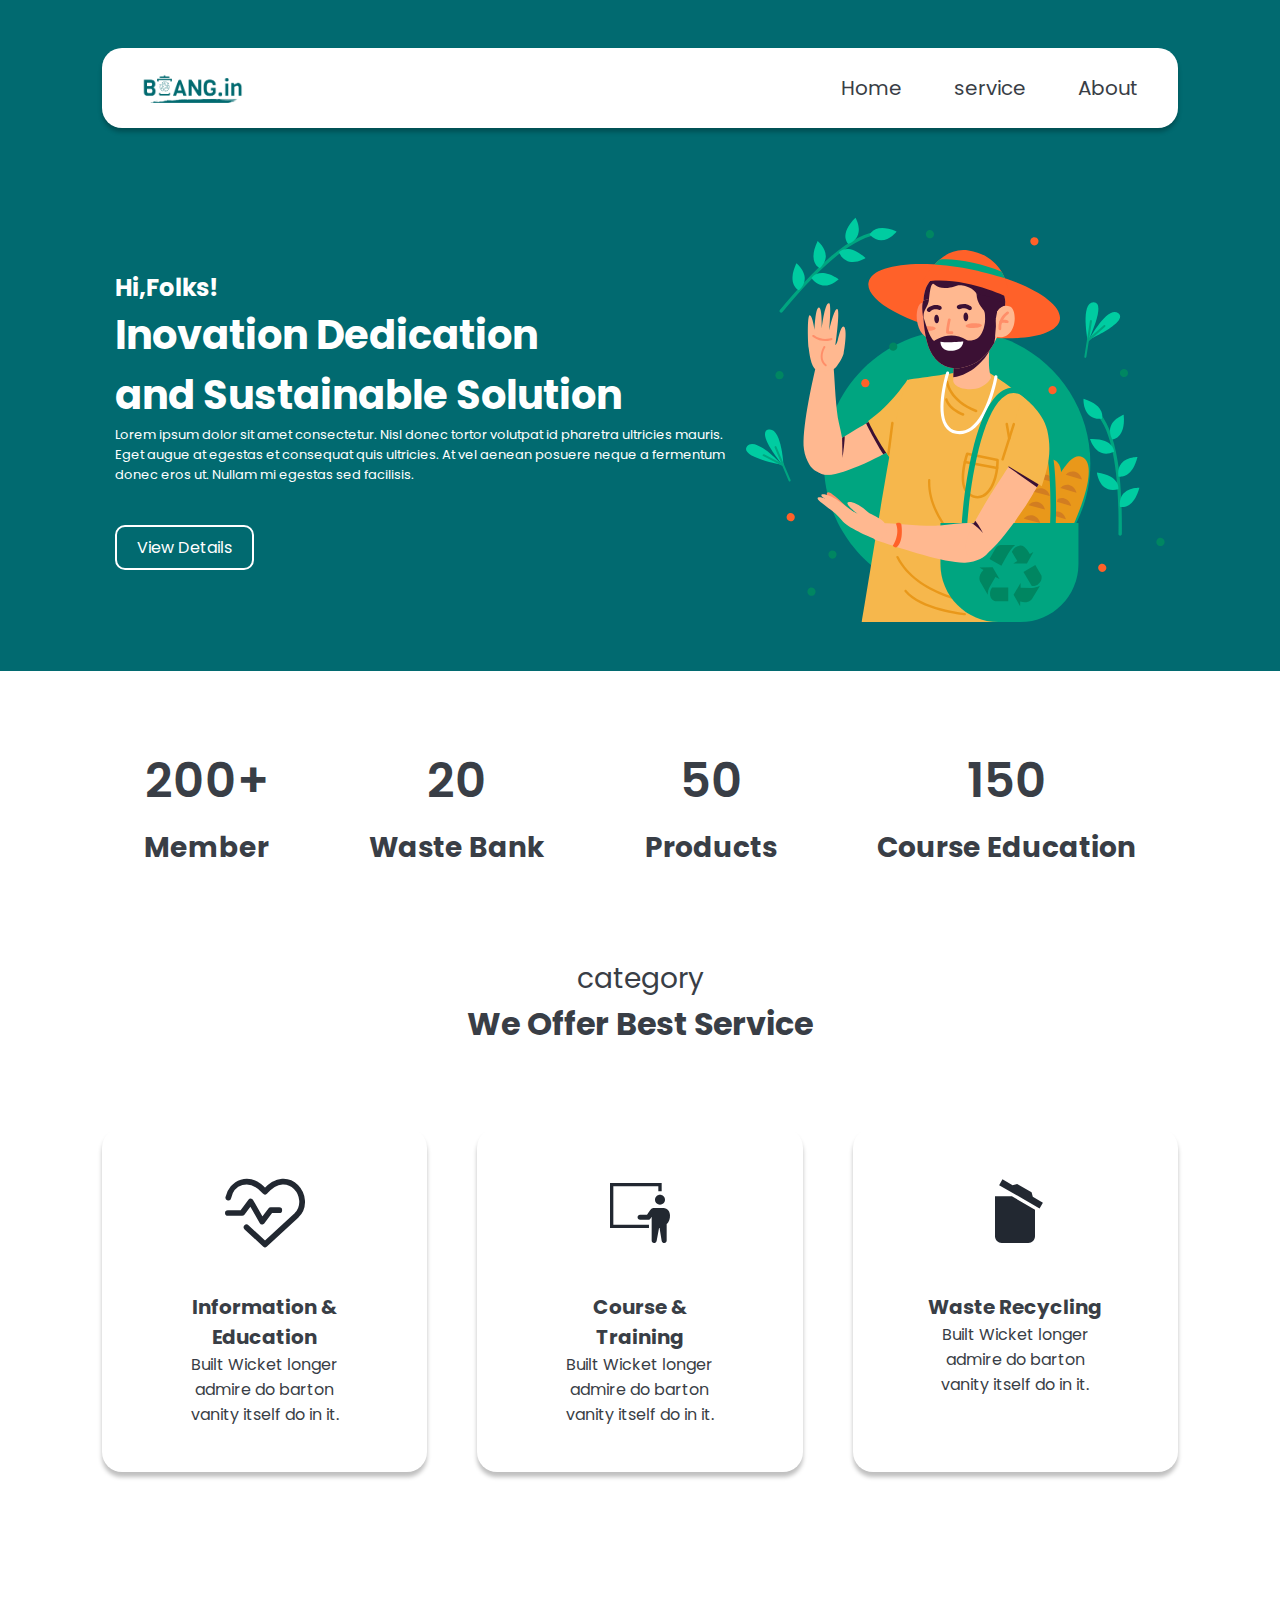
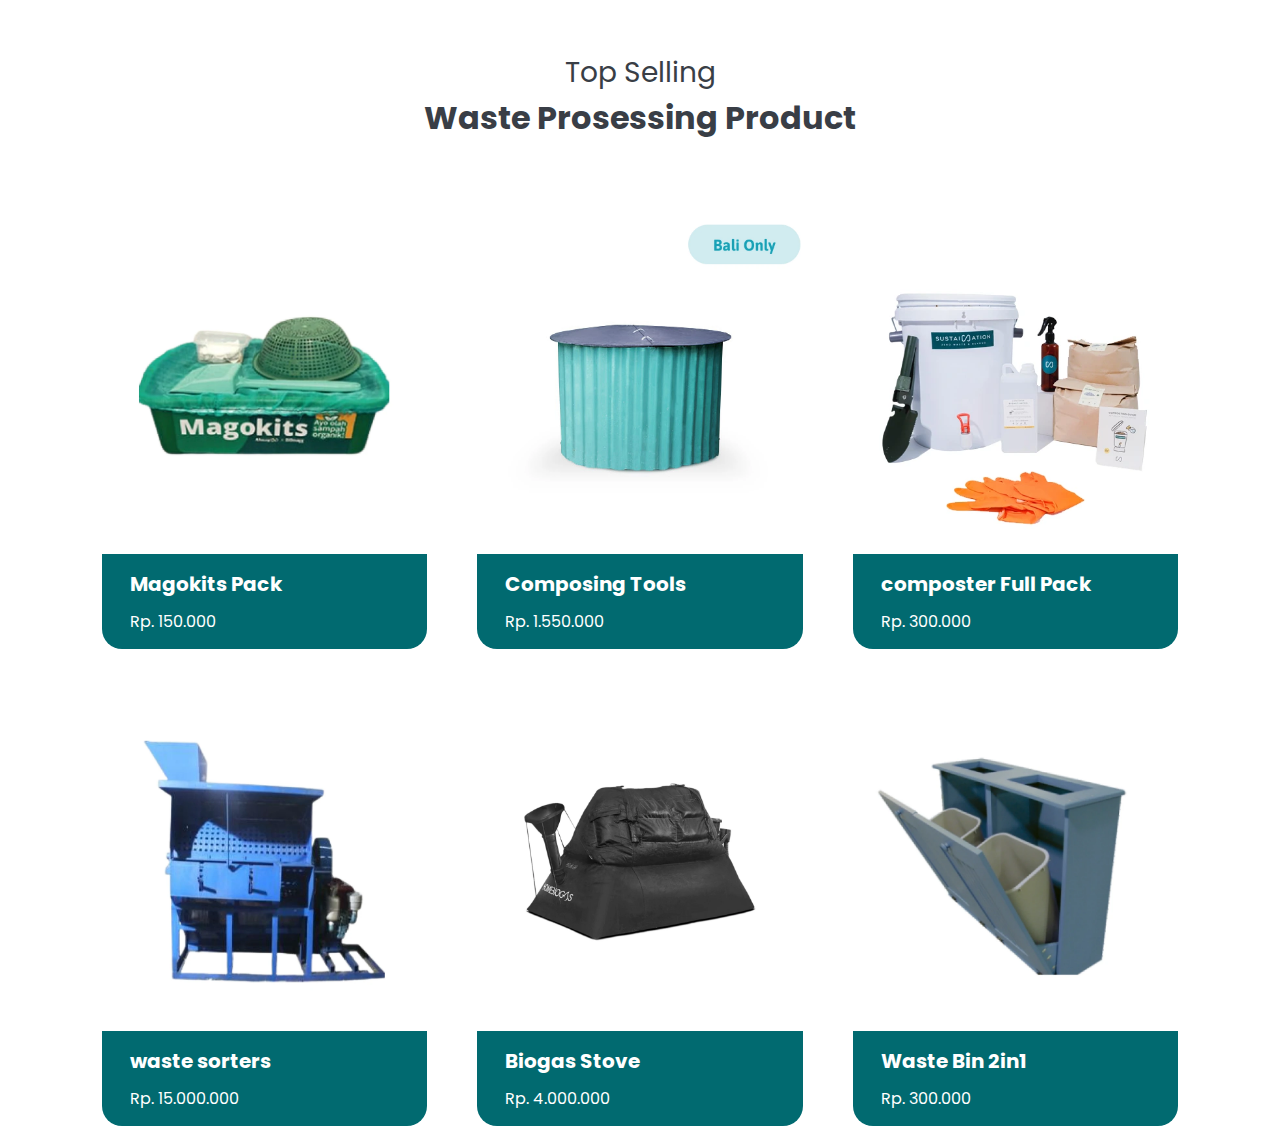
==== index.html @ 9f19e4c8 "first commit" ====
<!DOCTYPE html>
<html lang="en">
  <head>
    <meta charset="UTF-8" />
    <meta name="viewport" content="width=device-width, initial-scale=1.0" />
    <title>west prosesing landing page</title>
    <link rel="preconnect" href="https://fonts.googleapis.com" />
    <link rel="preconnect" href="https://fonts.gstatic.com" crossorigin />
    <!-- google font  -->
    <link
      href="https://fonts.googleapis.com/css2?family=Inter:wght@100..900&family=Poppins:ital,wght@0,100;0,200;0,300;0,400;0,500;0,600;0,700;0,800;0,900;1,100;1,200;1,300;1,400;1,500;1,600;1,700;1,800;1,900&display=swap"
      rel="stylesheet"
    />
    <!-- style file -->
    <link rel="stylesheet" href="assist/style.css" />
  </head>
  <body>
    <header>
      <nav>
        <div class="container">
          <div class="logo">
            <img src="images/logo_master.png" alt="bang.in logo" />
          </div>
          <ul>
            <li><a href="#">Home</a></li>
            <li><a href="#">service</a></li>
            <li><a href="#">About</a></li>
          </ul>
        </div>
      </nav>
      <main>
        <div class="row">
          <div class="col-1">
            <h4>Hi,Folks!</h4>
            <h1>
              Inovation Dedication <br />
              and Sustainable Solution
            </h1>
            <p>
              Lorem ipsum dolor sit amet consectetur. Nisl donec tortor volutpat
              id pharetra ultricies mauris. Eget augue at egestas et consequat
              quis ultricies. At vel aenean posuere neque a fermentum donec eros
              ut. Nullam mi egestas sed facilisis.
            </p>
            <div class="button">View Details</div>
          </div>
          <div class="col-2">
            <img src="images/svg/Component 3.svg" alt="svg caracter" />
          </div>
        </div>
      </main>
    </header>
    <div class="clients">
      <div class="client">
        <span>200+</span>
        <h3>Member</h3>
      </div>
      <div class="client">
        <span>20</span>
        <h3>Waste Bank</h3>
      </div>
      <div class="client">
        <span>50</span>
        <h3>Products</h3>
      </div>
      <div class="client">
        <span>150</span>
        <h3>Course Education</h3>
      </div>
    </div>
    <div class="category">
      <div class="section-titel">
        <p>category</p>
        <h2>We Offer Best Service</h2>
      </div>
      <div class="row">
        <div class="cart col-1">
          <div class="icon">
            <img src="images/icons/icon1.svg" alt="icon" />
          </div>
          <h5>Information & Education</h5>
          <p>Built Wicket longer admire do barton vanity itself do in it.</p>
        </div>
        <div class="cart col-2">
          <div class="icon">
            <img
              src="images/icons/healthicons_i-training-class.svg"
              alt="icon"
            />
          </div>
          <h5>Course & Training</h5>
          <p>Built Wicket longer admire do barton vanity itself do in it.</p>
        </div>
        <div class="cart col-3">
          <div class="icon">
            <img src="images/icons/mdi_trash-can-empty.svg" alt="icon" />
          </div>
          <h5>Waste Recycling</h5>
          <p>Built Wicket longer admire do barton vanity itself do in it.</p>
        </div>
      </div>
    </div>
    <div class="offres">
      <div class="section-titel">
        <p>Top Selling</p>
        <h2>Waste Prosessing Product</h2>
      </div>
      <div class="row">
        <div class="product">
          <div class="img-product">
            <img src="images/product/product1.png" alt="" />
          </div>
          <div class="discription">
            <h5>Magokits Pack</h5>
            <p>Rp. 150.000</p>
          </div>
        </div>
        <div class="product">
          <div class="img-product">
            <img src="images/product/product.png" alt="" />
          </div>
          <div class="discription">
            <h5>Composing Tools</h5>
            <p>Rp. 1.550.000</p>
          </div>
        </div>
        <div class="product">
          <div class="img-product">
            <img src="images/product/product3.png" alt="" />
          </div>
          <div class="discription">
            <h5>composter Full Pack</h5>
            <p>Rp. 300.000</p>
          </div>
        </div>
        <div class="product">
          <div class="img-product">
            <img src="images/product/product4.png" alt="" />
          </div>
          <div class="discription">
            <h5>waste sorters</h5>
            <p>Rp. 15.000.000</p>
          </div>
        </div>
        <div class="product">
          <div class="img-product">
            <img src="images/product/product6.png" alt="" />
          </div>
          <div class="discription">
            <h5>Biogas Stove</h5>
            <p>Rp. 4.000.000</p>
          </div>
        </div>
        <div class="product">
          <div class="img-product">
            <img src="images/product/product5.png" alt="" />
          </div>
          <div class="discription">
            <h5>Waste Bin 2in1</h5>
            <p>Rp. 300.000</p>
          </div>
        </div>
      </div>
    </div>
  </body>
</html>
---- assist/style.css ----
:root {
  --primary-color: #016a70;
  --text-color: #393e46;
}
* {
  padding: 0;
  margin: 0;
  box-sizing: border-box;
}
body {
  font-family: "Poppins", sans-serif;
}
a {
  color: inherit;
  text-decoration: none;
}
h1 {
  font-size: 40px;
}
h2 {
  font-size: 32px;
}
h3 {
  font-size: 28px;
}
h4 {
  font-size: 24px;
}
h5 {
  font-size: 20px;
}
h6 {
  font-size: 16px;
}
ul {
  list-style: none;
}
.section-titel {
  text-align: center;
  color: var(--text-color);
  margin-bottom: 80px;
}
.section-titel p {
  font-size: 28px;
}
header {
  background-color: var(--primary-color);
}
nav {
  padding-top: 48px;
  padding-bottom: 48px;
}
nav .container {
  margin-left: 8%;
  margin-right: 8%;
  background-color: white;
  display: flex;
  align-items: center;
  justify-content: space-between;
  border-radius: 20px;
  padding: 25px 40px;
  box-shadow: 0 4px 4px 0 rgb(0 0 0 / 25%);
}
nav .logo {
  height: 30px;
}
nav .logo img {
  max-height: 100%;
}
nav ul {
  display: flex;
  gap: 52px;
}
nav li {
  font-size: 20px;
  font-weight: 400;
  color: var(--text-color);
}
nav li.active,
nav li:hover {
  color: var(--primary-color);
}
@media (max-width: 700px) {
  nav .container {
    flex-direction: column;
    align-items: center;
    gap: 20px;
  }
  nav ul {
    gap: 20px;
  }
}
main {
  padding: 40px 9%;
  color: white;
}
main .row {
  display: flex;
  align-items: center;
  justify-content: space-between;
}
main .row .col-1 {
  flex-basis: 60%;
}
main .row h3 {
  font-weight: 600;
}
main .row p {
  margin-bottom: 40px;
  font-size: 13px;
}
main .button {
  display: inline-block;
  padding: 8px 20px;
  border: 2px solid white;
  border-radius: 10px;
  cursor: pointer;
  position: relative;
  overflow: hidden;
  transition: 300ms ease-in-out;
}
main .button:hover {
  background-color: #fff;
  color: var(--primary-color);
  box-shadow: 0 0 4px 2px rgb(0 0 0 / 25%);
}
main .row .col-2 {
  flex-basis: 40%;
}
main .row img {
  min-width: 100%;
  max-width: 100%;
}
@media (max-width: 798px) {
  main .row {
    display: block;
    text-align: center;
  }
  main .row .col-2 {
    display: none;
  }
}
.clients {
  display: flex;
  align-items: center;
  justify-content: center;
  text-align: center;
  gap: 100px;
  margin-top: 74px;
  margin-bottom: 74px;
  color: var(--text-color);
  padding-left: 8%;
  padding-right: 8%;
}
.client span {
  font-size: 48px;
  font-weight: 600;
}
.client h3 {
  padding-top: 10px;
}

@media (max-width: 798px) {
  main .row {
    display: block;
    text-align: center;
  }
  main .row .col-2 {
    display: none;
  }
  .clients {
    flex-direction: column;
  }
}
.category {
  padding: 15px 8%;
  margin-bottom: 150px;
}
.category .row {
  display: grid;
  grid-template-columns: 1fr 1fr 1fr;
  text-align: center;
  gap: 50px;
  color: var(--text-color);
}

.category .cart {
  border-radius: 20px;
  padding: 45px 75px;
  box-shadow: 0 5px 4px rgb(0 0 0 / 25%);
}

.category .cart img {
  width: 80px;
  margin-bottom: 32px;
}

.offres {
  padding: 15px 8%;
}
.offres .row {
  display: grid;
  gap: 50px;
  grid-template-columns: repeat(3, 1fr);
}
.product {
  border-radius: 20px;
  overflow: hidden;
  transition: 300ms;
  cursor: pointer;
}
.product:hover {
  box-shadow: rgba(0, 0, 0, 0.16) 0px 10px 36px 0px,
    rgba(0, 0, 0, 0.06) 0px 0px 0px 1px;
  & img {
    transition: 300ms;
    transform: scale(1.5);
  }
  & .discription {
    transition: 300ms;
    background-color: #014a4e;
  }
}
.product img {
  max-width: 100%;
}
.product .discription {
  padding: 15px 28px;
  color: white;
  position: relative;
  z-index: 100;
  background-color: var(--primary-color);
}
.product .discription h5 {
  margin-bottom: 10px;
}
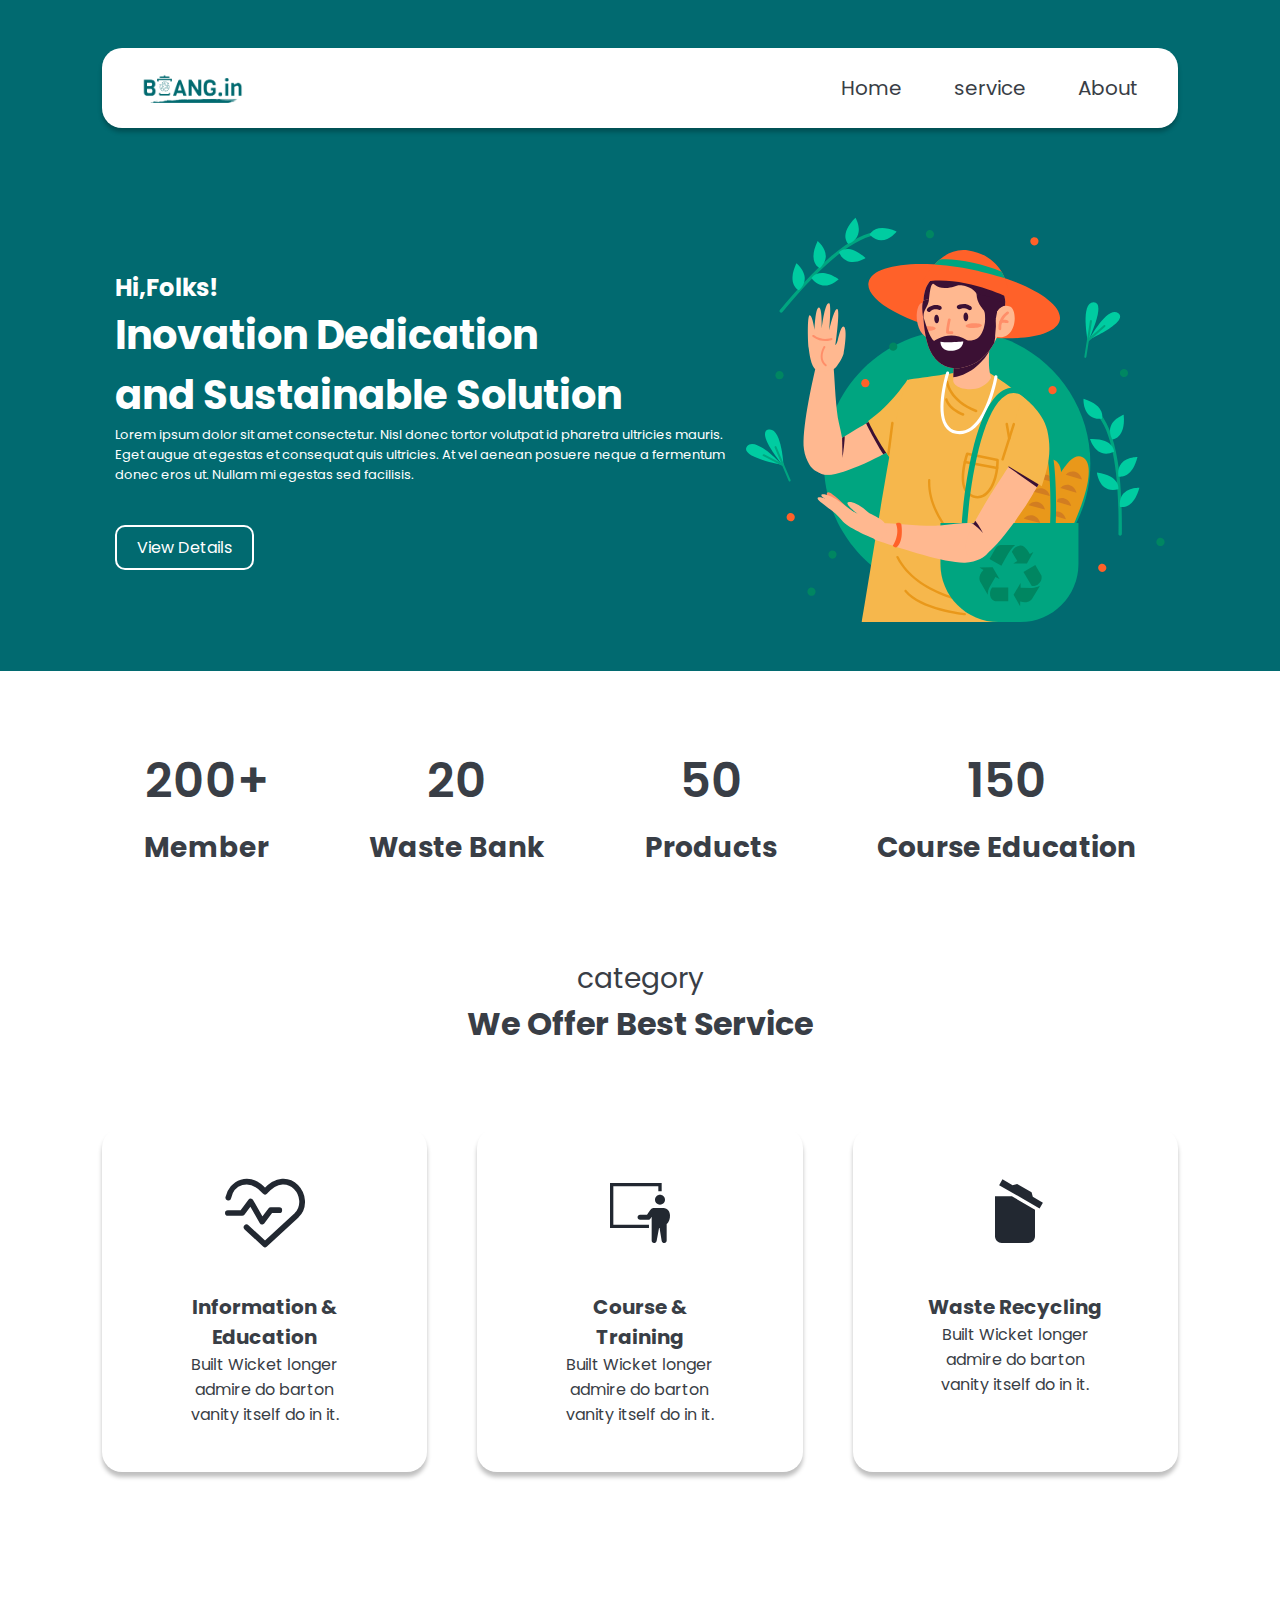
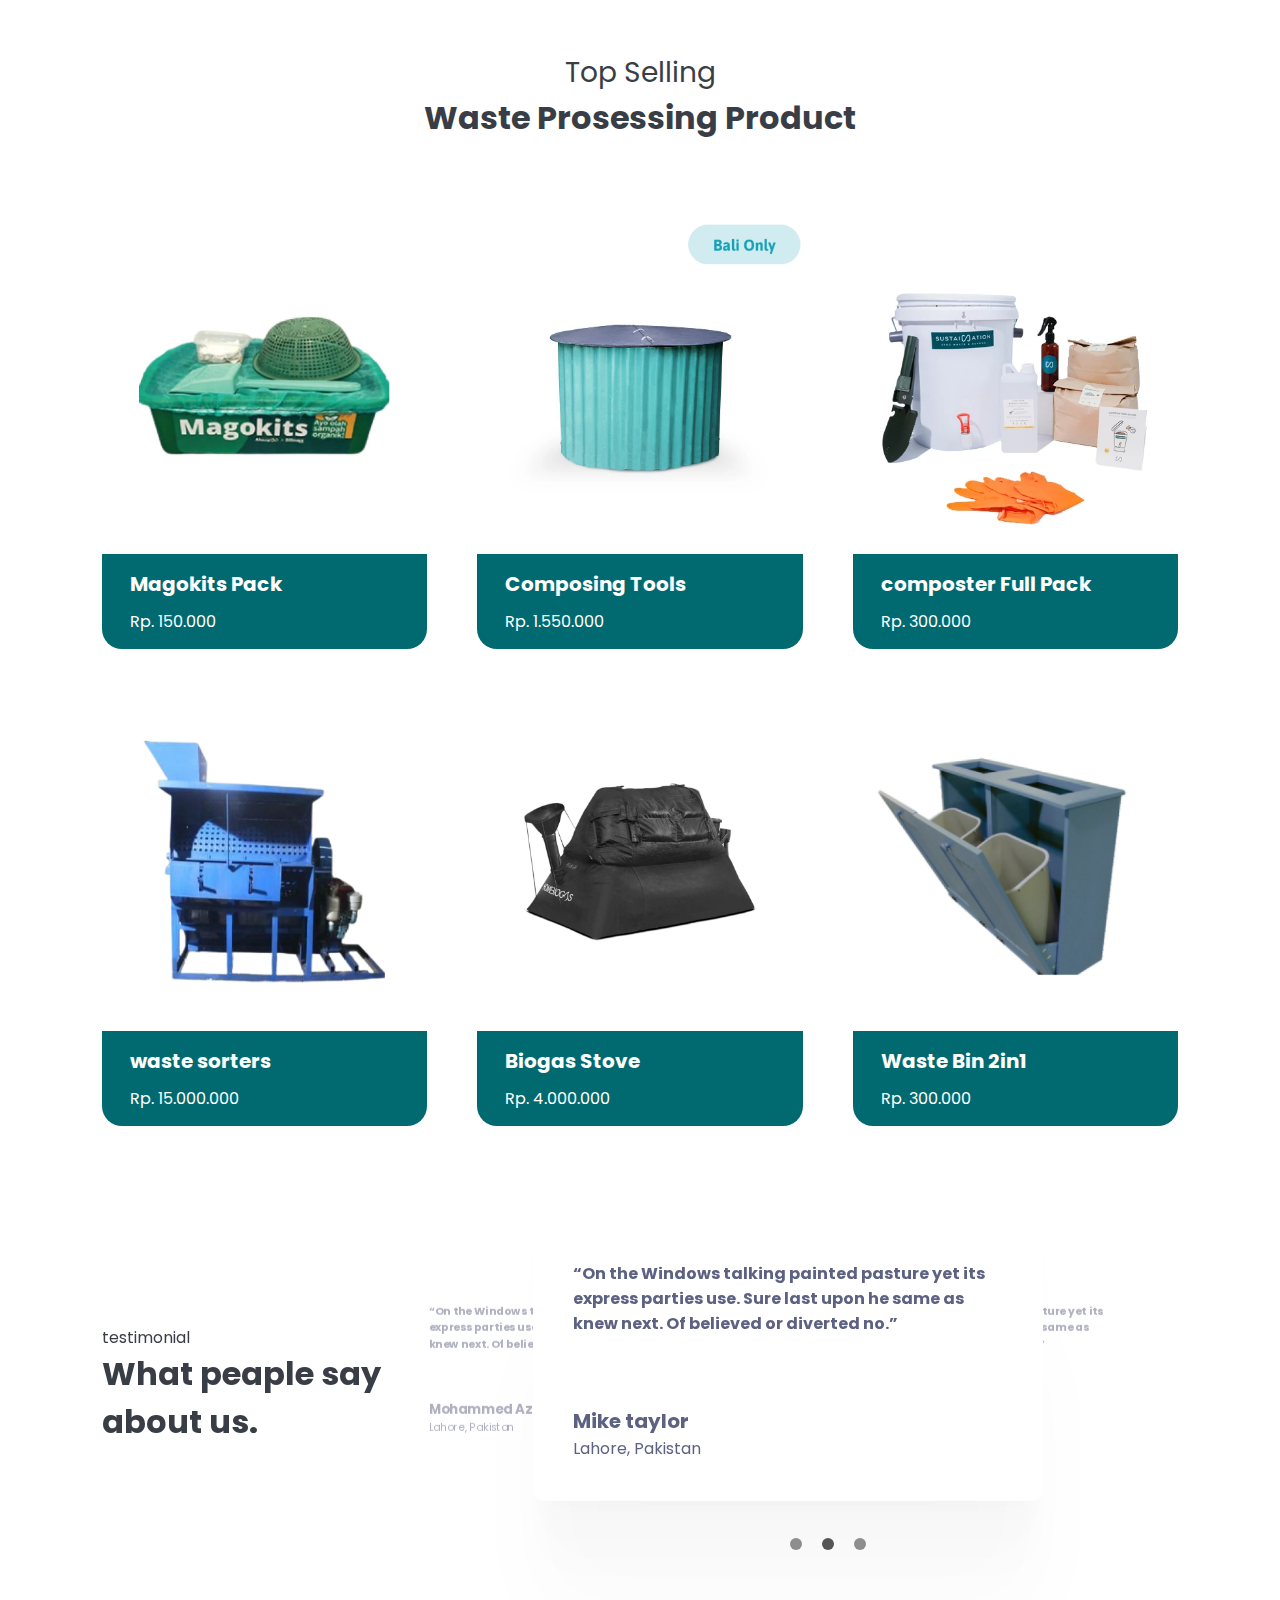
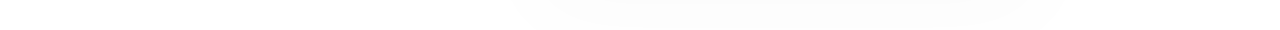
==== commit 082c3d13: "add comment section" ====
--- a/index.html
+++ b/index.html
@@ -162,5 +162,57 @@
         </div>
       </div>
     </div>
+    <div class="testimoni">
+      <div class="row">
+        <div class="col-1">
+          <p id="testBtn">testimonial</p>
+          <h2>
+            What peaple say <br />
+            about us.
+          </h2>
+        </div>
+        <div class="col-2">
+          <div class="comment left">
+            <h6>
+              “On the Windows talking painted pasture yet its express parties
+              use. Sure last upon he same as knew next. Of believed or diverted
+              no.”
+            </h6>
+            <div class="owner">
+              <h5>Mohammed Azizi</h5>
+              <p>Lahore, Pakistan</p>
+            </div>
+          </div>
+          <div class="comment center">
+            <h6>
+              “On the Windows talking painted pasture yet its express parties
+              use. Sure last upon he same as knew next. Of believed or diverted
+              no.”
+            </h6>
+            <div class="owner">
+              <h5>Mike taylor</h5>
+              <p>Lahore, Pakistan</p>
+            </div>
+          </div>
+          <div class="comment right">
+            <h6>
+              “On the Windows talking painted pasture yet its express parties
+              use. Sure last upon he same as knew next. Of believed or diverted
+              no.”
+            </h6>
+            <div class="owner">
+              <h5>Mike taylor</h5>
+              <p>Lahore, Pakistan</p>
+            </div>
+          </div>
+          <div class="dots">
+            <div></div>
+            <div class="active"></div>
+            <div></div>
+          </div>
+        </div>
+      </div>
+    </div>
+    <script src="assist/app.js"></script>
   </body>
 </html>
--- a/assist/style.css
+++ b/assist/style.css
@@ -209,20 +209,12 @@
   transition: 300ms;
   cursor: pointer;
 }
-.product:hover {
-  box-shadow: rgba(0, 0, 0, 0.16) 0px 10px 36px 0px,
-    rgba(0, 0, 0, 0.06) 0px 0px 0px 1px;
-  & img {
-    transition: 300ms;
-    transform: scale(1.5);
-  }
-  & .discription {
-    transition: 300ms;
-    background-color: #014a4e;
-  }
-}
 .product img {
   max-width: 100%;
+}
+.product:hover img {
+  transition: 300ms ease-in-out;
+  transform: translateY(-50px);
 }
 .product .discription {
   padding: 15px 28px;
@@ -234,3 +226,70 @@
 .product .discription h5 {
   margin-bottom: 10px;
 }
+.testimoni {
+  padding: 80px 8%;
+  overflow: hidden;
+}
+.testimoni .row {
+  display: grid;
+  grid-template-columns: 0.7fr 1.3fr;
+  align-items: center;
+  color: var(--text-color);
+  perspective: 400px;
+}
+.testimoni .col-2 {
+  position: relative;
+  height: 329px;
+  transform-style: preserve-3d;
+  transition: all 300ms ease 0s;
+}
+.testimoni .comment {
+  padding: 40px;
+  height: 280px;
+  width: 510px;
+  top: 0;
+  left: calc(50% - 295px);
+  position: absolute;
+  border-radius: 12px;
+  display: flex;
+  justify-content: space-between;
+  flex-direction: column;
+  background-color: white;
+  color: #5e6282;
+  opacity: 0.5;
+  transition: 300ms ease-in-out;
+}
+.testimoni .center {
+  transform: translate3d(0, 0, 0);
+  opacity: 1;
+  box-shadow: 0px 2.12px 3.61px 0px #00000001, 0px 9.35px 7.48px 0px #00000002,
+    0px 22.94px 14.91px 0px #00000003, 0px 44.18px 29.23px 0px #00000003,
+    0px 74.34px 53.74px 0px #00000004, 0px 114.69px 91.76px 0px #00000005;
+}
+.testimoni .left {
+  transform: translate3d(-250px, 0, -200px);
+}
+.testimoni .right {
+  transform: translate3d(350px, 0, -200px);
+}
+.testimoni .owner {
+  margin-top: auto;
+}
+.testimoni .dots {
+  display: flex;
+  bottom: 0;
+  left: 50%;
+  transform: translateX(-50%);
+  align-items: center;
+  position: absolute;
+  gap: 20px;
+}
+.testimoni .dots > div {
+  width: 12px;
+  height: 12px;
+  background: #8e8e8e;
+  border-radius: 50%;
+  &.active {
+    background: #565656;
+  }
+}
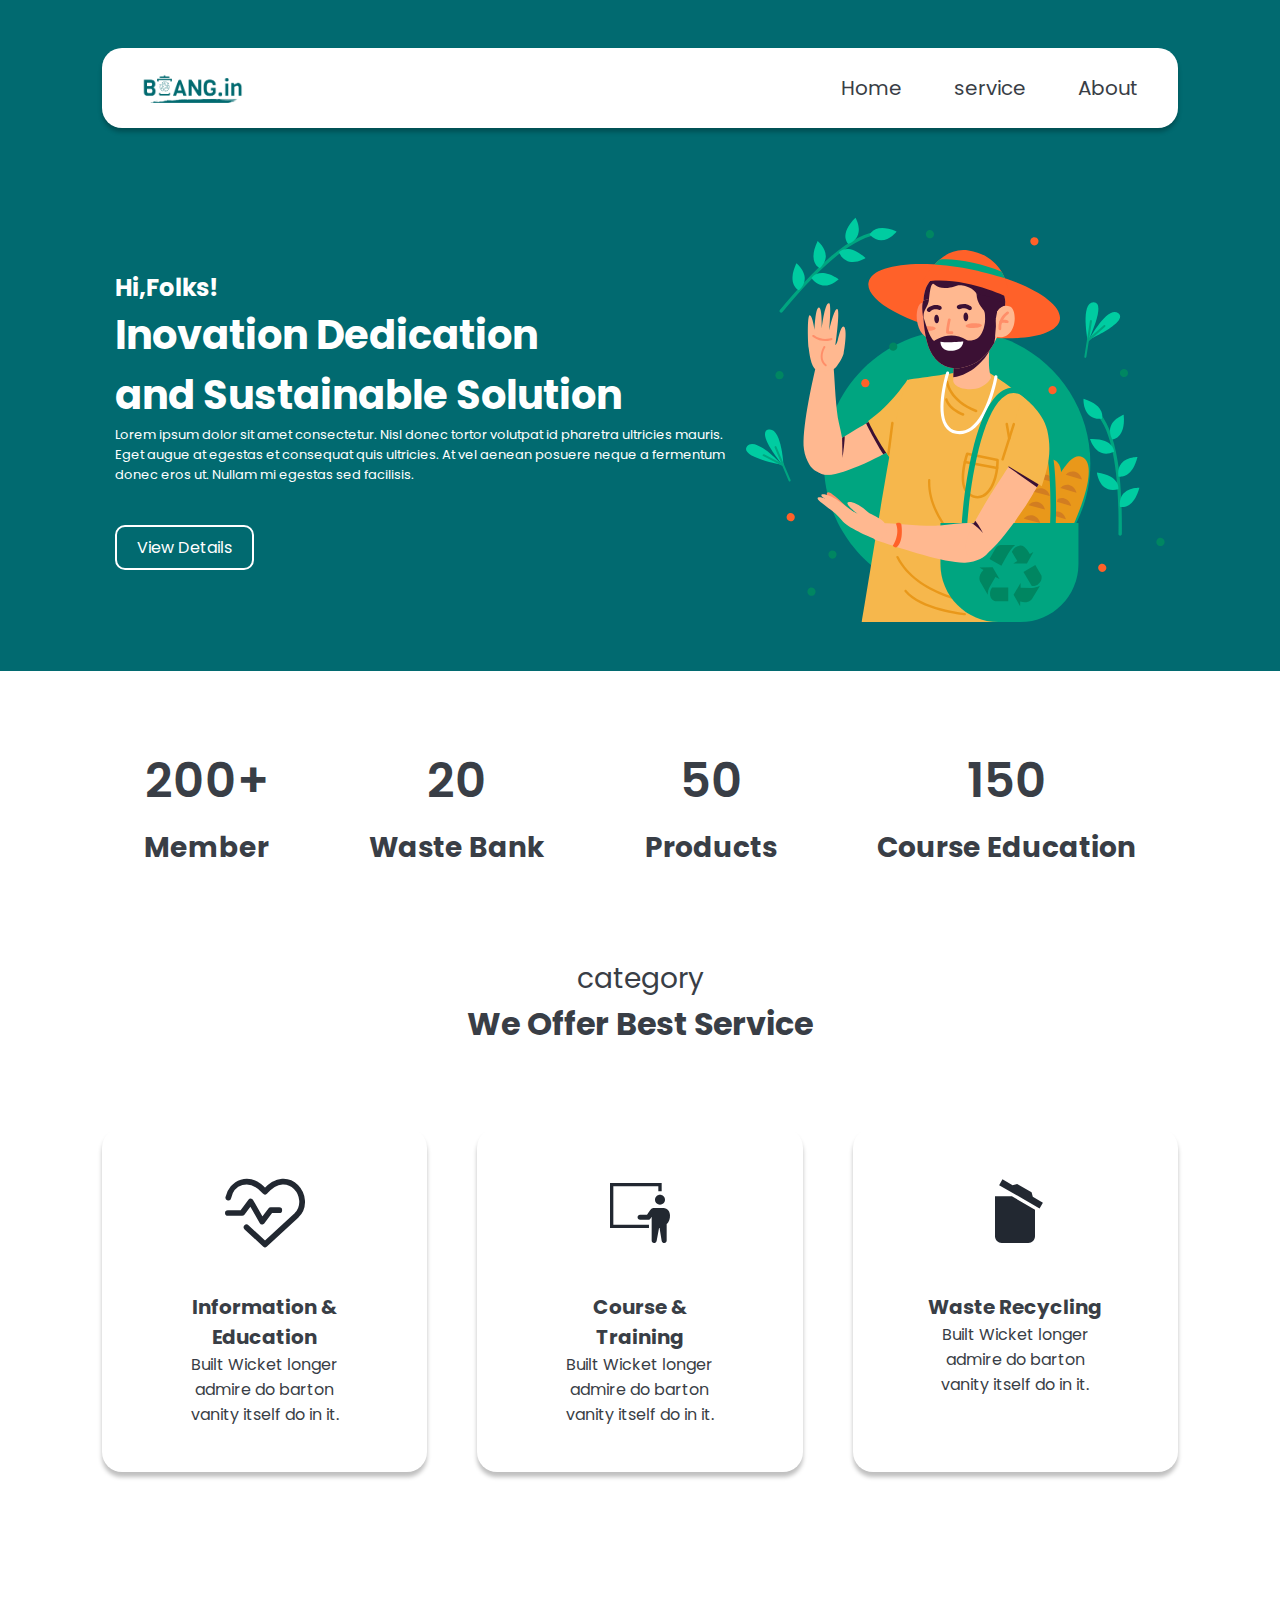
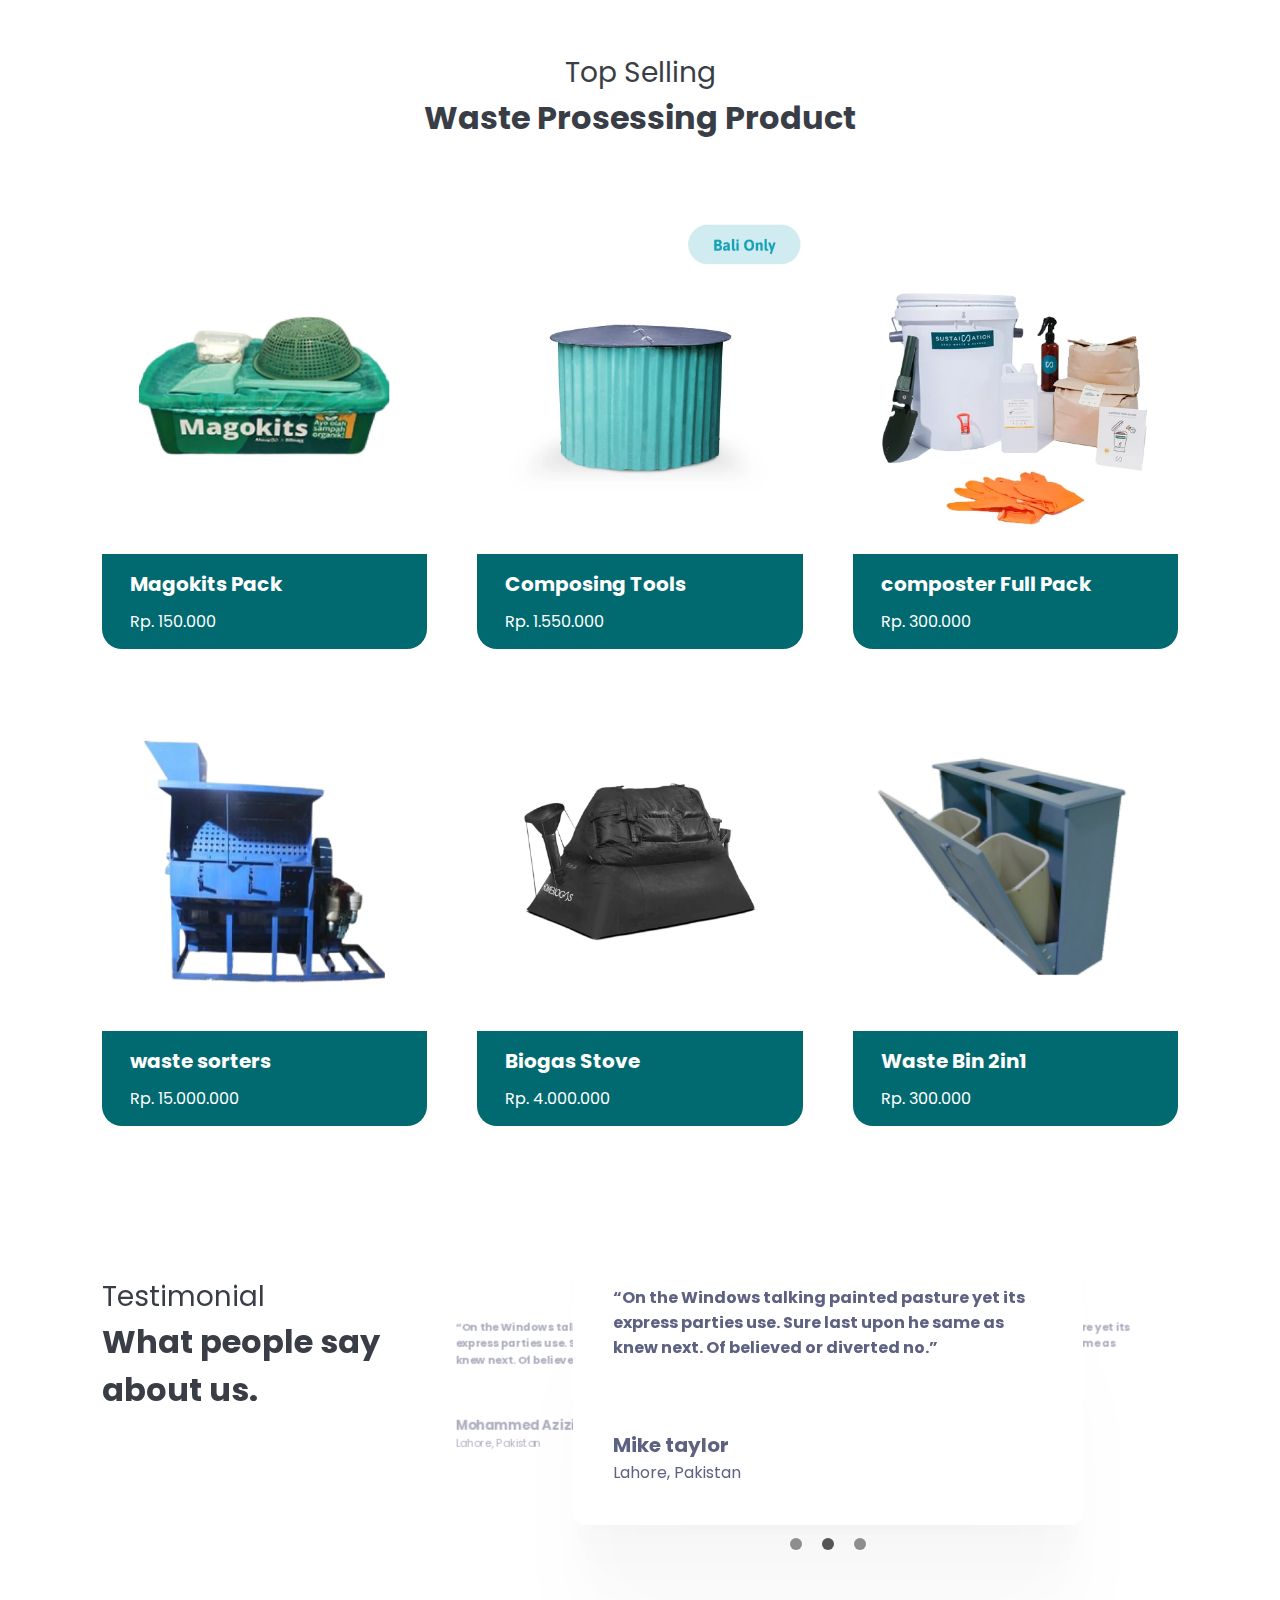
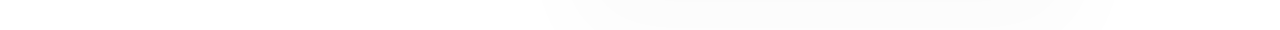
==== commit 815164a9: "configur responsive" ====
--- a/index.html
+++ b/index.html
@@ -165,11 +165,10 @@
     <div class="testimoni">
       <div class="row">
         <div class="col-1">
-          <p id="testBtn">testimonial</p>
-          <h2>
-            What peaple say <br />
-            about us.
-          </h2>
+          <div class="section-titel">
+            <p>Testimonial</p>
+            <h2>What people say about us.</h2>
+          </div>
         </div>
         <div class="col-2">
           <div class="comment left">
--- a/assist/style.css
+++ b/assist/style.css
@@ -194,6 +194,11 @@
   width: 80px;
   margin-bottom: 32px;
 }
+@media (max-width: 970px) {
+  .category .row {
+    grid-template-columns: 1fr;
+  }
+}
 
 .offres {
   padding: 15px 8%;
@@ -202,6 +207,16 @@
   display: grid;
   gap: 50px;
   grid-template-columns: repeat(3, 1fr);
+}
+@media (max-width: 770px) {
+  .offres .row {
+    grid-template-columns: 1fr 1fr;
+  }
+}
+@media (max-width: 638px) {
+  .offres .row {
+    grid-template-columns: 1fr;
+  }
 }
 .product {
   border-radius: 20px;
@@ -237,18 +252,32 @@
   color: var(--text-color);
   perspective: 400px;
 }
+.testimoni .section-titel {
+  text-align: start;
+  width: 300px;
+}
+@media (max-width: 1200px) {
+  .testimoni .row {
+    display: block;
+  }
+  .testimoni .section-titel {
+    text-align: center;
+    width: 100%;
+  }
+}
 .testimoni .col-2 {
   position: relative;
   height: 329px;
+  display: flex;
+  align-items: center;
+  justify-content: center;
   transform-style: preserve-3d;
   transition: all 300ms ease 0s;
 }
 .testimoni .comment {
   padding: 40px;
   height: 280px;
-  width: 510px;
-  top: 0;
-  left: calc(50% - 295px);
+  max-width: 510px;
   position: absolute;
   border-radius: 12px;
   display: flex;
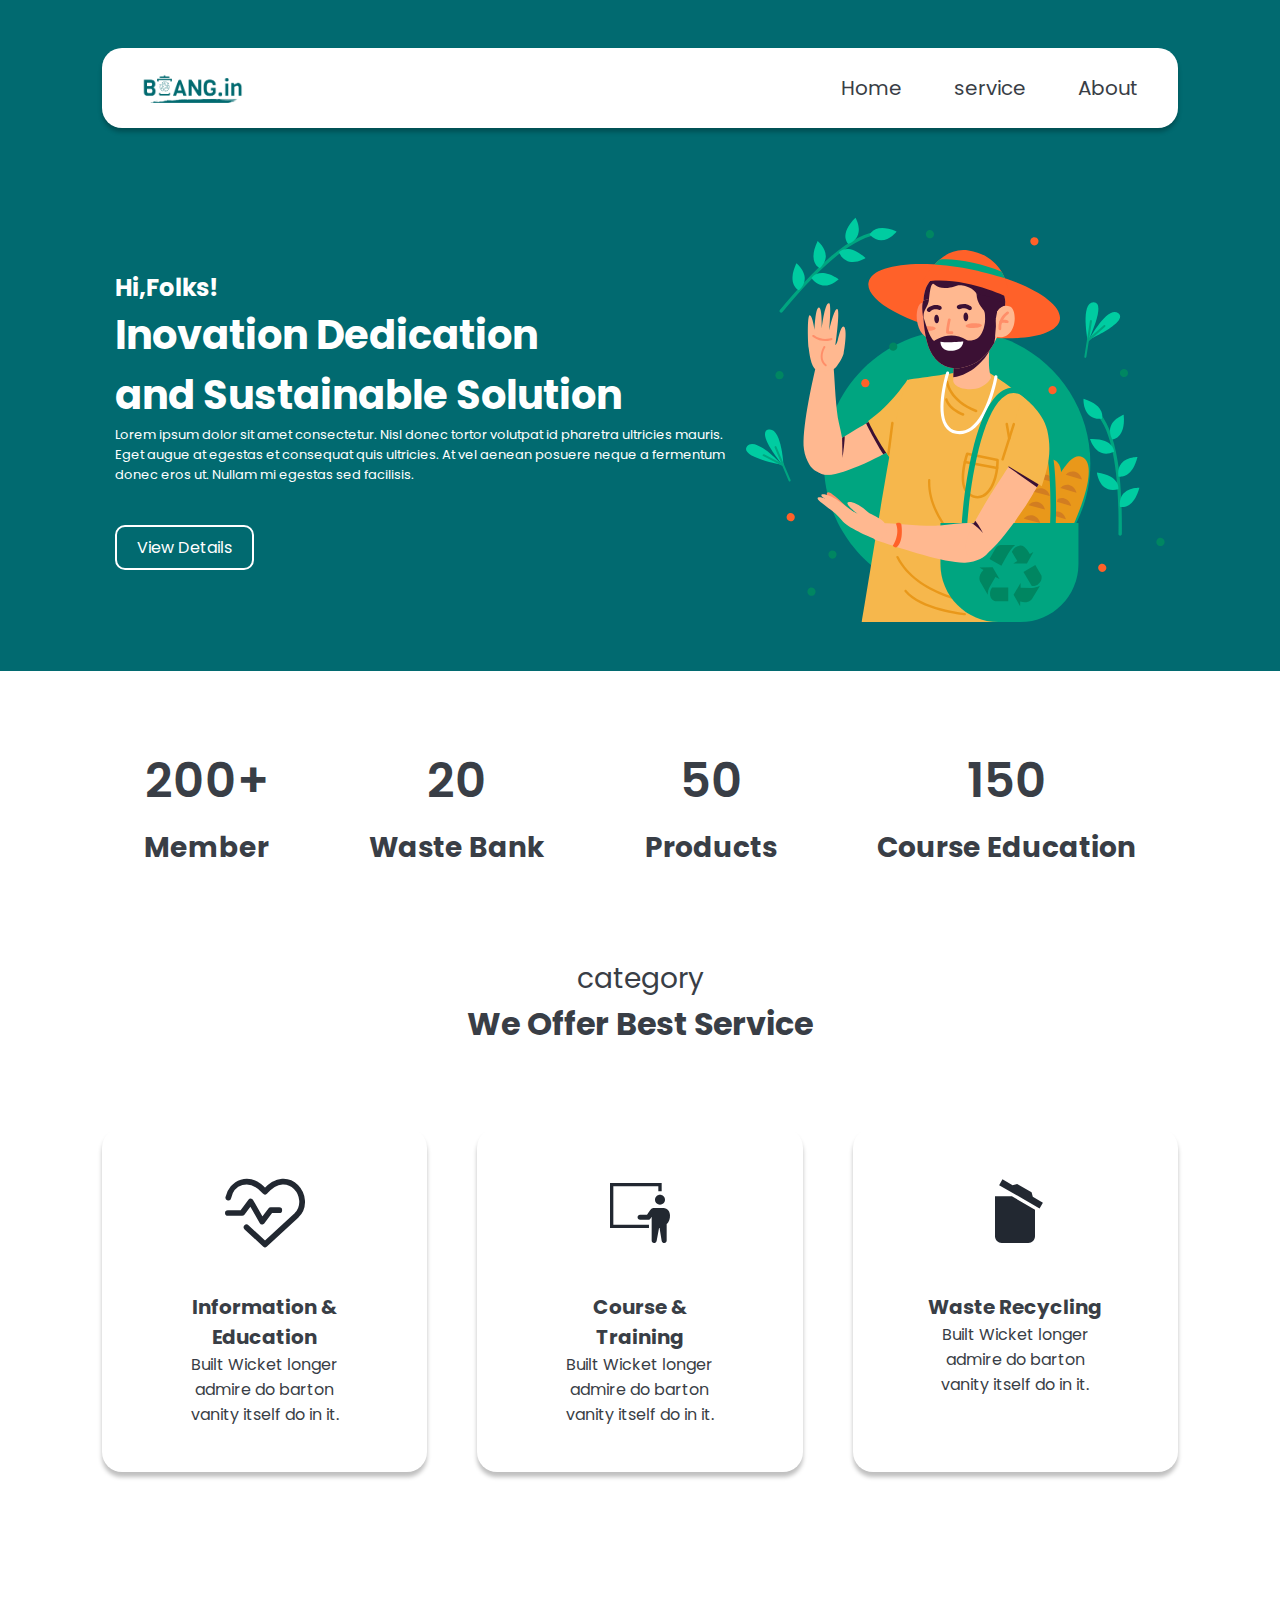
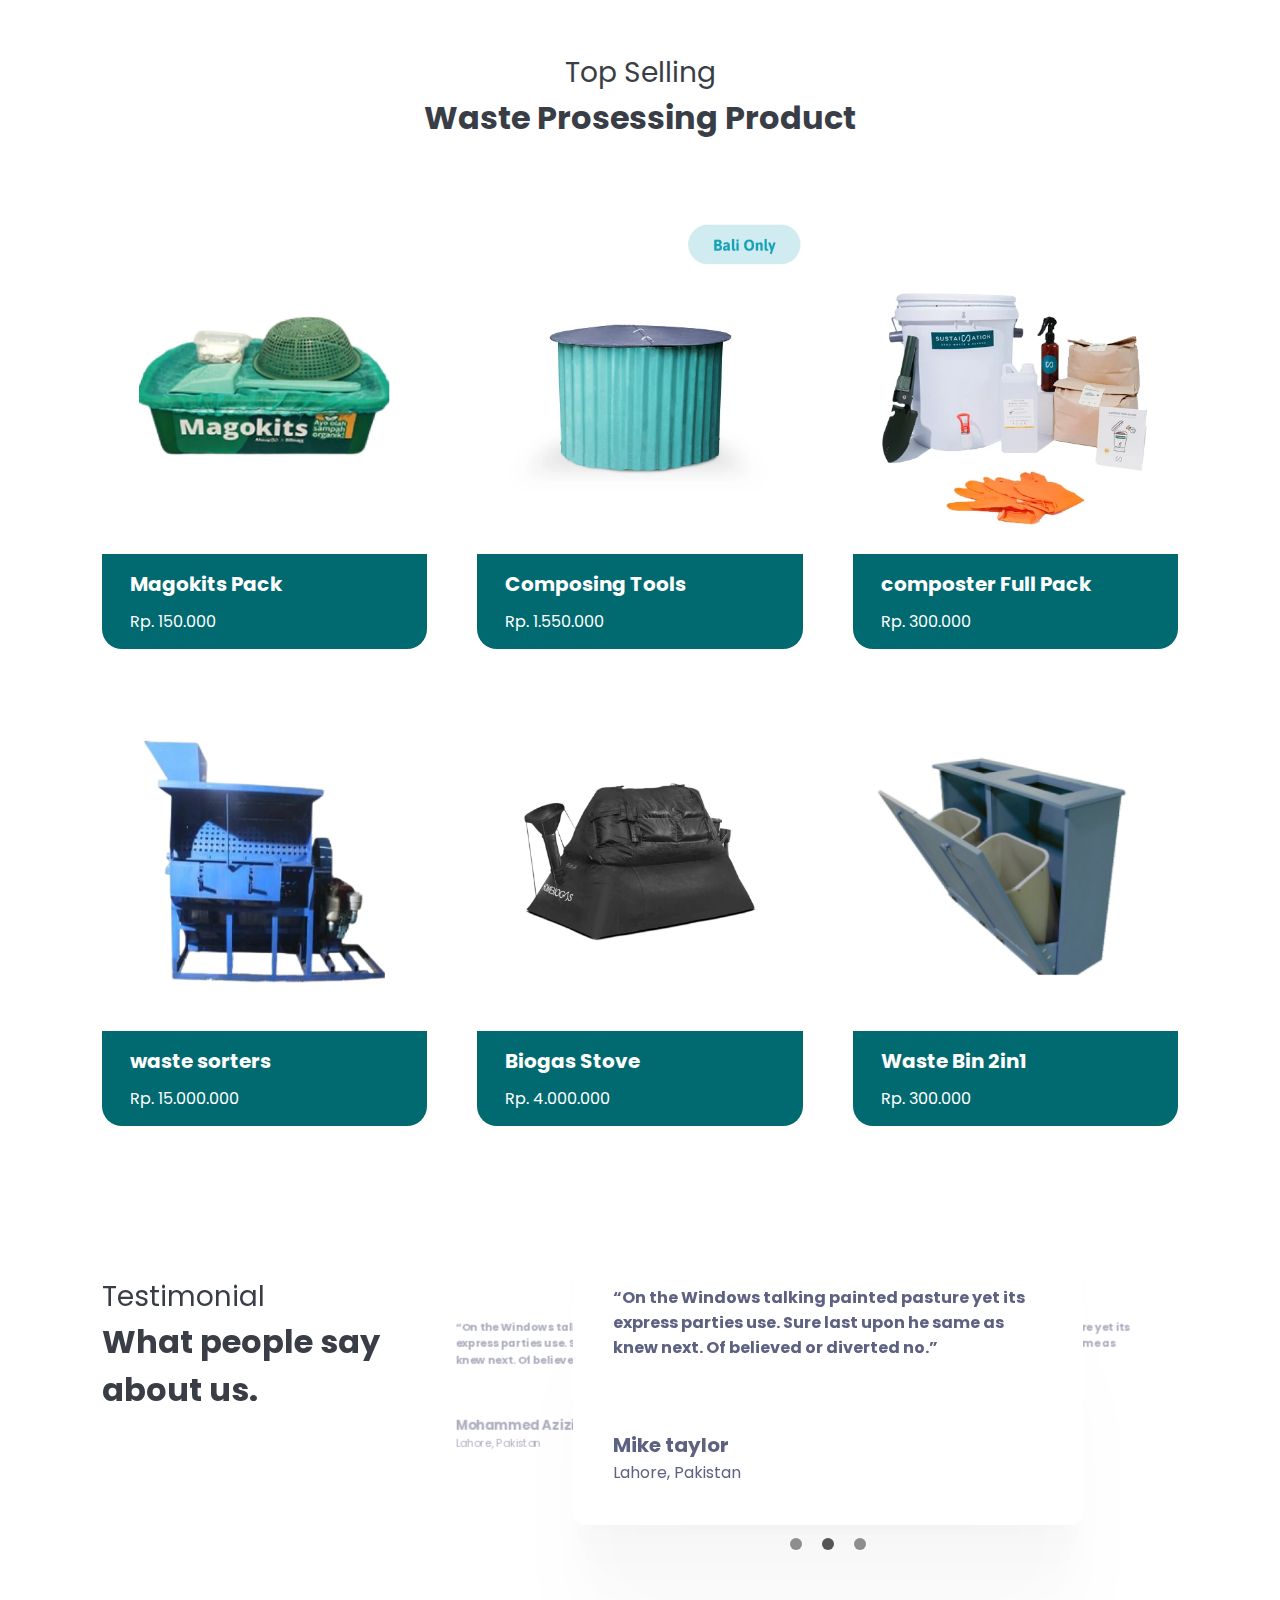
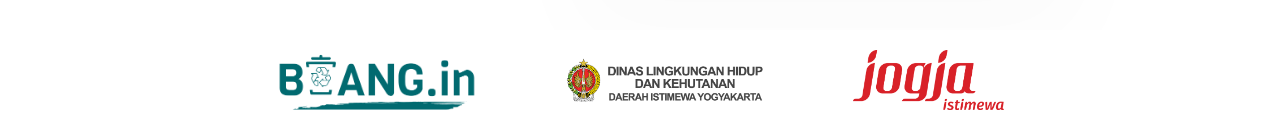
==== commit 02244fd5: "add colab logo" ====
--- a/index.html
+++ b/index.html
@@ -212,6 +212,11 @@
         </div>
       </div>
     </div>
+    <div class="colab">
+      <img src="images/logo_master.png" alt="" />
+      <img src="images/logo-colab1.png" alt="" />
+      <img src="images/logo-colab2.png" alt="" />
+    </div>
     <script src="assist/app.js"></script>
   </body>
 </html>
--- a/assist/style.css
+++ b/assist/style.css
@@ -322,3 +322,14 @@
     background: #565656;
   }
 }
+.colab {
+  display: flex;
+  align-items: center;
+  justify-content: center;
+  height: 100px;
+  gap: 85px;
+  padding: 20px 8%;
+}
+.colab img {
+  max-height: 100%;
+}
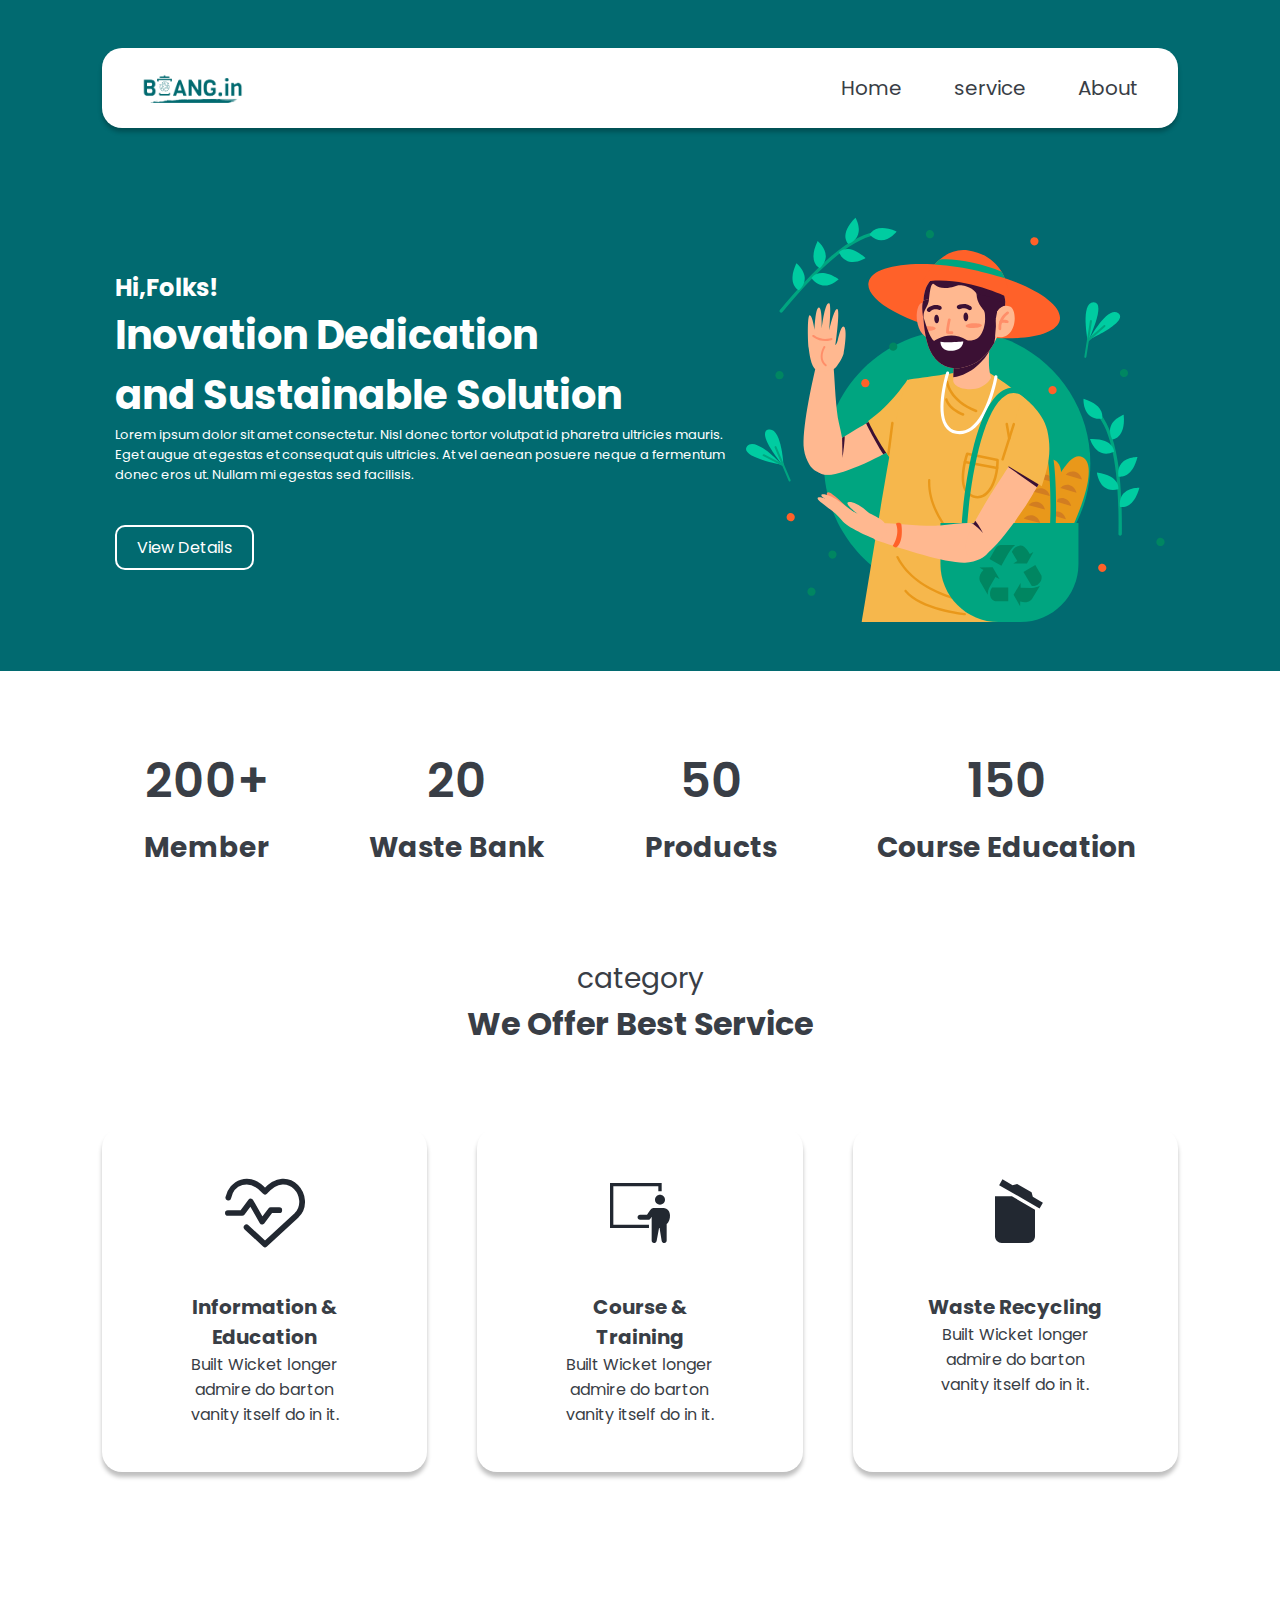
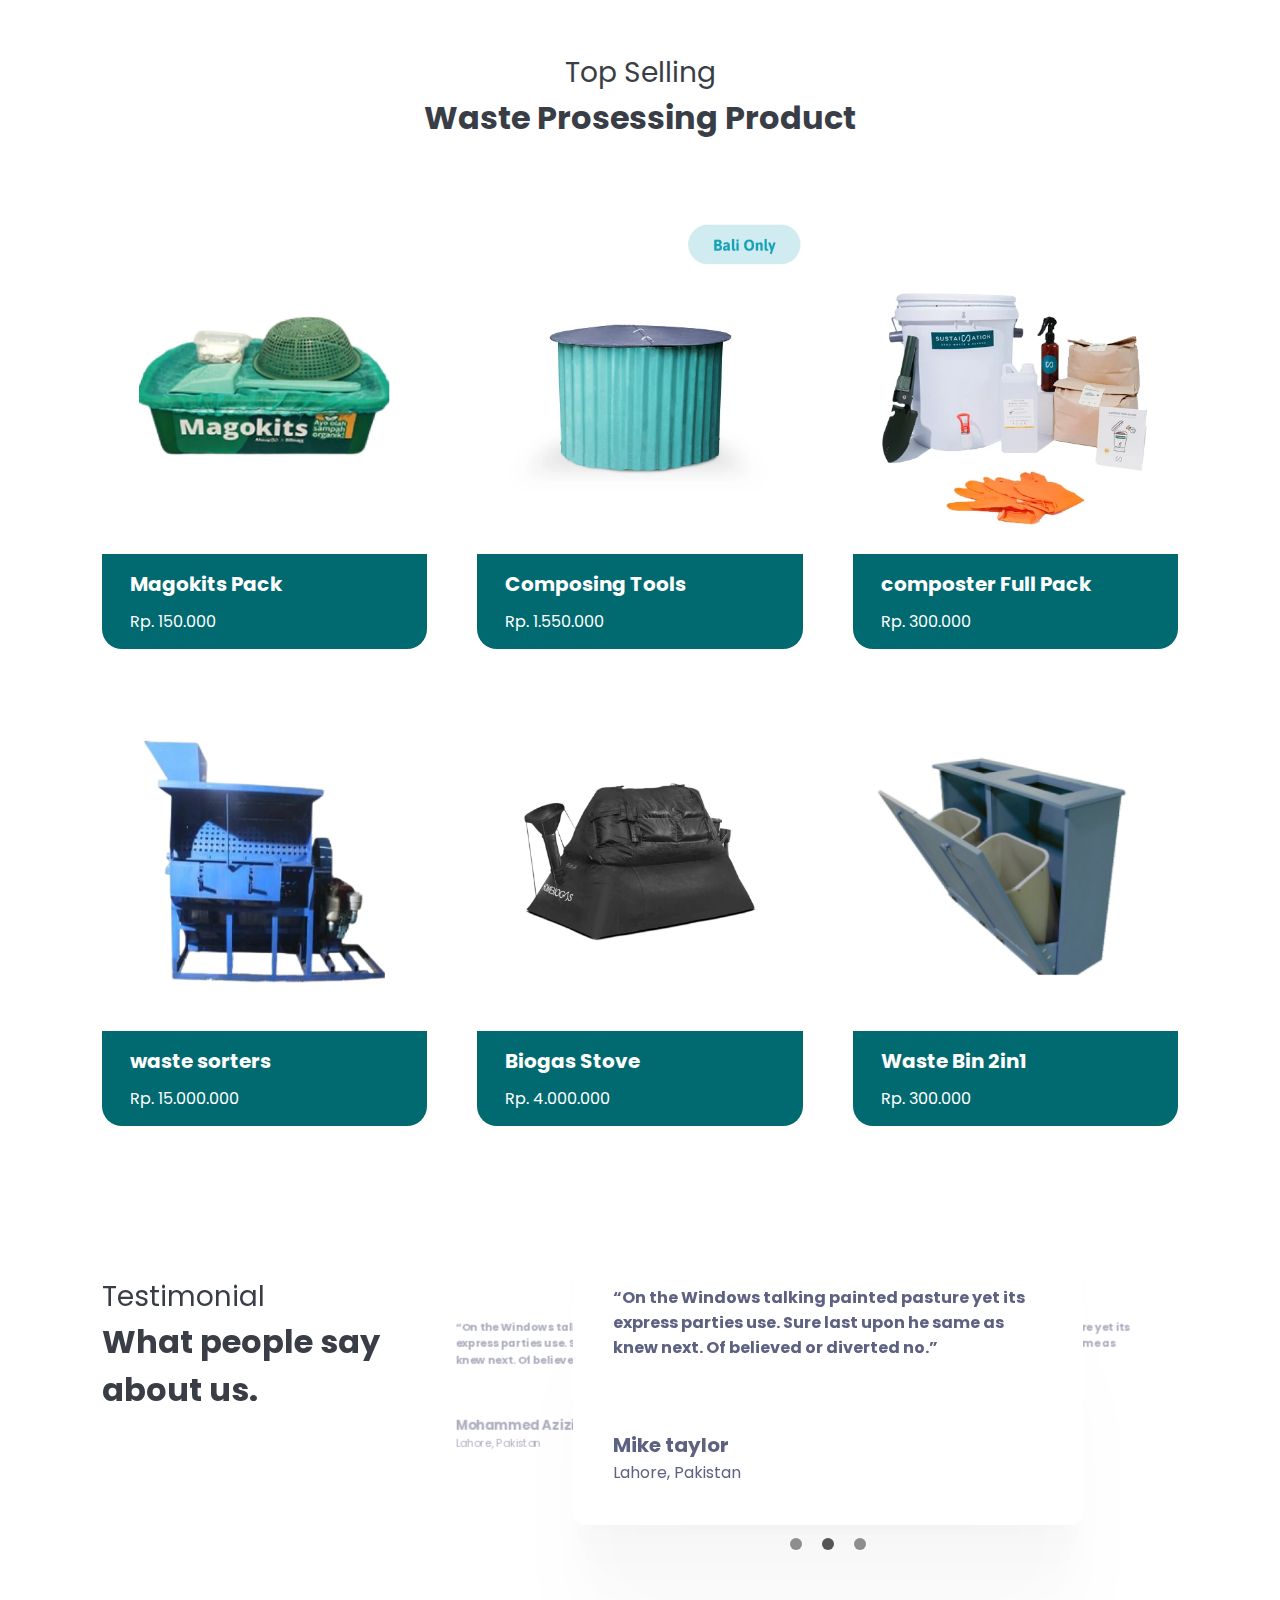
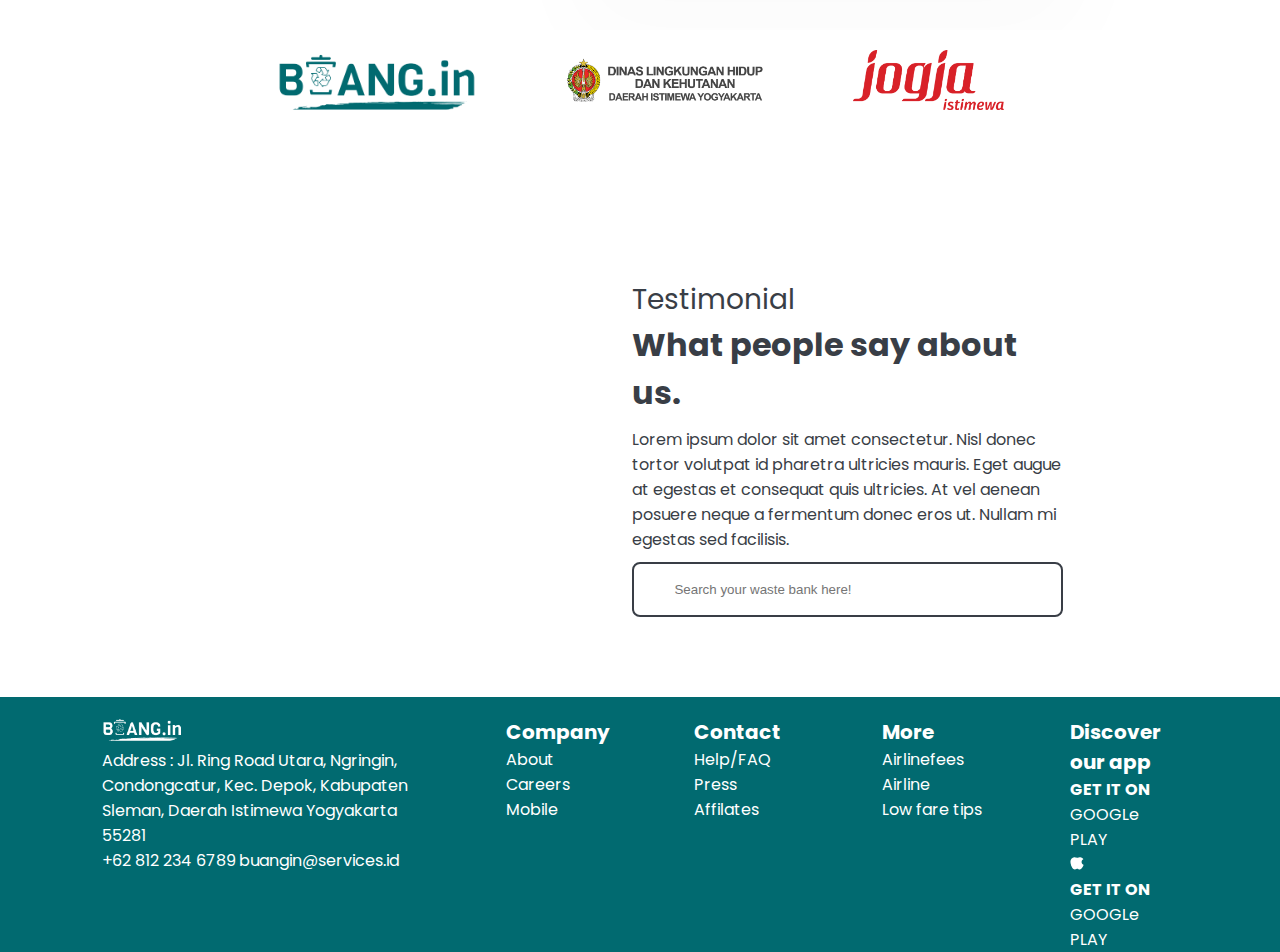
==== commit f63966b9: "add footer to landing page" ====
--- a/index.html
+++ b/index.html
@@ -217,6 +217,89 @@
       <img src="images/logo-colab1.png" alt="" />
       <img src="images/logo-colab2.png" alt="" />
     </div>
+    <div class="localisation">
+      <div class="row">
+        <div class="col-1">
+          <iframe
+            src="https://www.google.com/maps/embed?pb=!1m18!1m12!1m3!1d3307.0308088540282!2d-6.852363725517575!3d34.01742011957031!2m3!1f0!2f0!3f0!3m2!1i1024!2i768!4f13.1!3m3!1m2!1s0xda76c6592c52007%3A0x6bbe93d7cc26e63c!2sSnack%20Tempo!5e0!3m2!1sen!2sma!4v1712611221023!5m2!1sen!2sma"
+            style="border: 0"
+            allowfullscreen=""
+            loading="lazy"
+            referrerpolicy="no-referrer-when-downgrade"
+          ></iframe>
+        </div>
+        <div class="col-2">
+          <div class="section-titel">
+            <p>Testimonial</p>
+            <h2>What people say about us.</h2>
+          </div>
+          <p class="local-discription">
+            Lorem ipsum dolor sit amet consectetur. Nisl donec tortor volutpat
+            id pharetra ultricies mauris. Eget augue at egestas et consequat
+            quis ultricies. At vel aenean posuere neque a fermentum donec eros
+            ut. Nullam mi egestas sed facilisis.
+          </p>
+          <input type="text" placeholder="Search your waste bank here!" />
+        </div>
+      </div>
+    </div>
+    <footer>
+      <div class="row">
+        <div class="col-1">
+          <img src="images/logo_master-lite.png" alt="logo" />
+          <p>
+            Address : Jl. Ring Road Utara, Ngringin, Condongcatur, Kec. Depok,
+            Kabupaten Sleman, Daerah Istimewa Yogyakarta 55281 <br />
+            +62 812 234 6789 buangin@services.id
+          </p>
+        </div>
+        <div class="col-2">
+          <h5>Company</h5>
+          <ul>
+            <li><a href="#">About</a></li>
+            <li><a href="#">Careers</a></li>
+            <li><a href="#">Mobile</a></li>
+          </ul>
+        </div>
+        <div class="col-3">
+          <h5>Contact</h5>
+          <ul>
+            <li><a href="#">Help/FAQ</a></li>
+            <li><a href="#">Press</a></li>
+            <li><a href="#">Affilates</a></li>
+          </ul>
+        </div>
+        <div class="col-4">
+          <h5>More</h5>
+          <ul>
+            <li><a href="#">Airlinefees</a></li>
+            <li><a href="#">Airline</a></li>
+            <li><a href="#">Low fare tips</a></li>
+          </ul>
+        </div>
+        <div class="col-5">
+          <h5>Discover our app</h5>
+          <div class="stors">
+            <div class="google-play">
+              <div class="googleLogo"></div>
+              <div class="content">
+                <h6>GET IT ON</h6>
+                <p>GOOGLe PLAY</p>
+              </div>
+            </div>
+            <div class="apple-store">
+              <div class="appleLogo">
+                <img src="images/appleLogo.svg" alt="apple logo" />
+              </div>
+              <div class="content">
+                <h6>GET IT ON</h6>
+                <p>GOOGLe PLAY</p>
+              </div>
+            </div>
+          </div>
+        </div>
+      </div>
+    </footer>
     <script src="assist/app.js"></script>
   </body>
 </html>
--- a/assist/style.css
+++ b/assist/style.css
@@ -333,3 +333,49 @@
 .colab img {
   max-height: 100%;
 }
+.localisation {
+  padding: 80px 8%;
+}
+.localisation .row {
+  display: flex;
+  gap: 100px;
+}
+.localisation .col-1 {
+  flex-basis: 40%;
+}
+.localisation .col-2 {
+  flex-basis: 40%;
+  align-self: flex-end;
+}
+.localisation .col-2 .section-titel {
+  text-align: start;
+  margin-bottom: 0;
+}
+.localisation .local-discription {
+  color: #393e46;
+  margin: 10px 0;
+}
+.localisation input {
+  padding: 18px 40px;
+  border: 2px solid #393e46;
+  border-radius: 8px;
+  width: 100%;
+}
+.localisation iframe {
+  width: 100%;
+  height: 400px;
+}
+
+footer {
+  padding: 20px 8% 0;
+  color: white;
+  background: var(--primary-color);
+}
+footer .row {
+  display: grid;
+  gap: 80px;
+  grid-template-columns: 3fr 1fr 1fr 1fr 1fr;
+}
+footer .col-1 img {
+  max-width: 80px;
+}
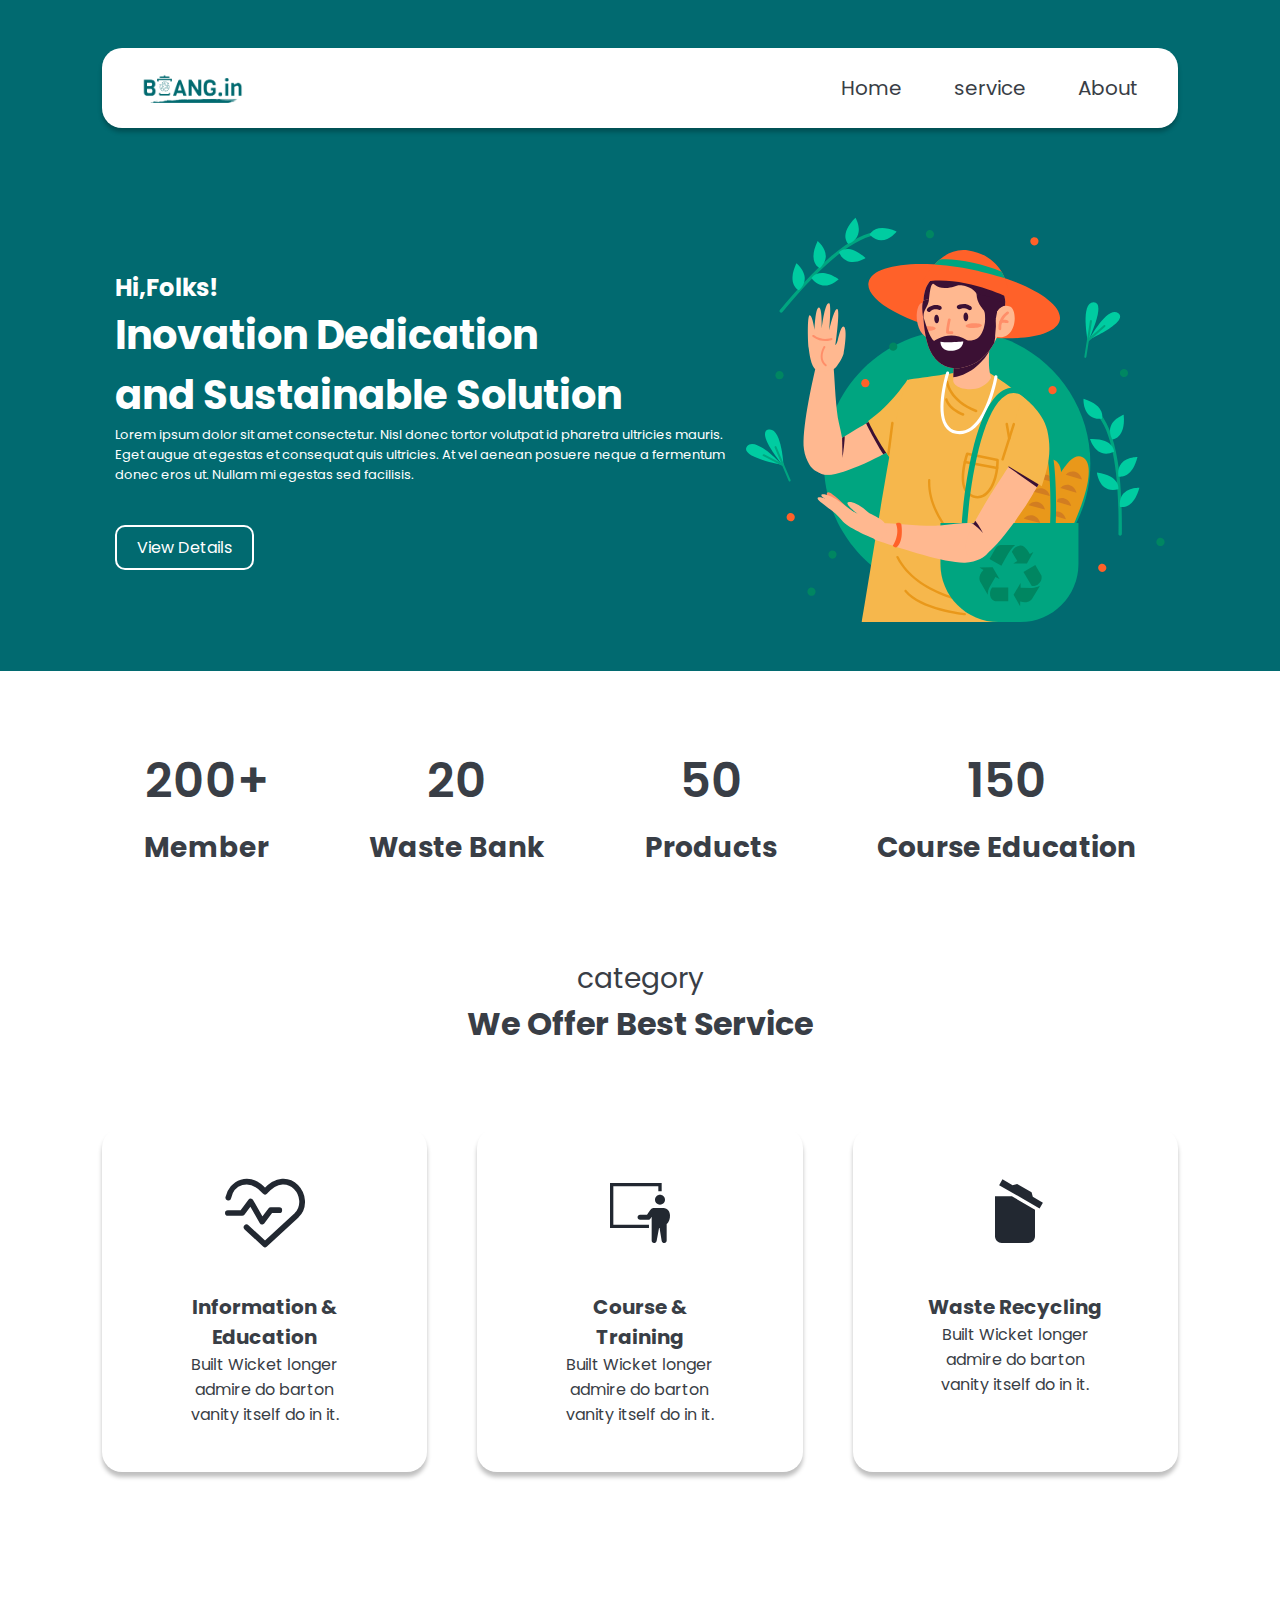
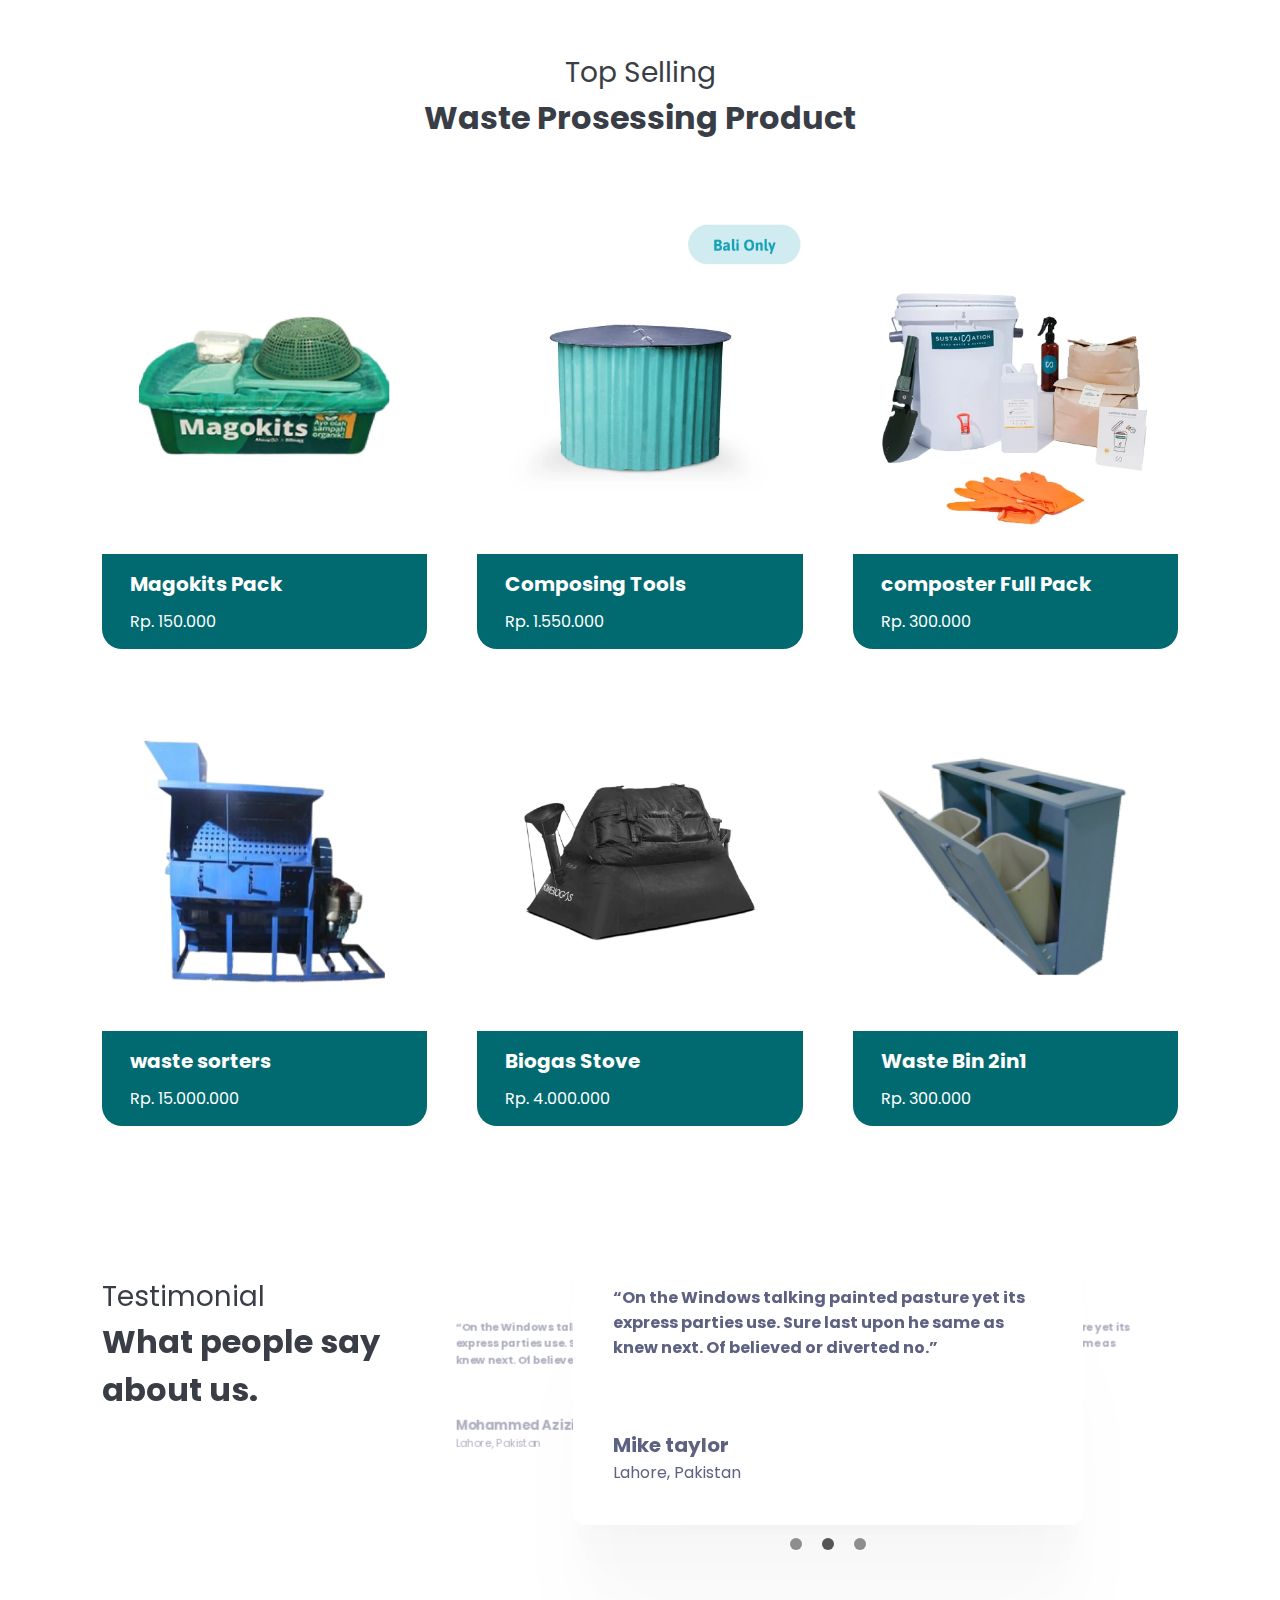
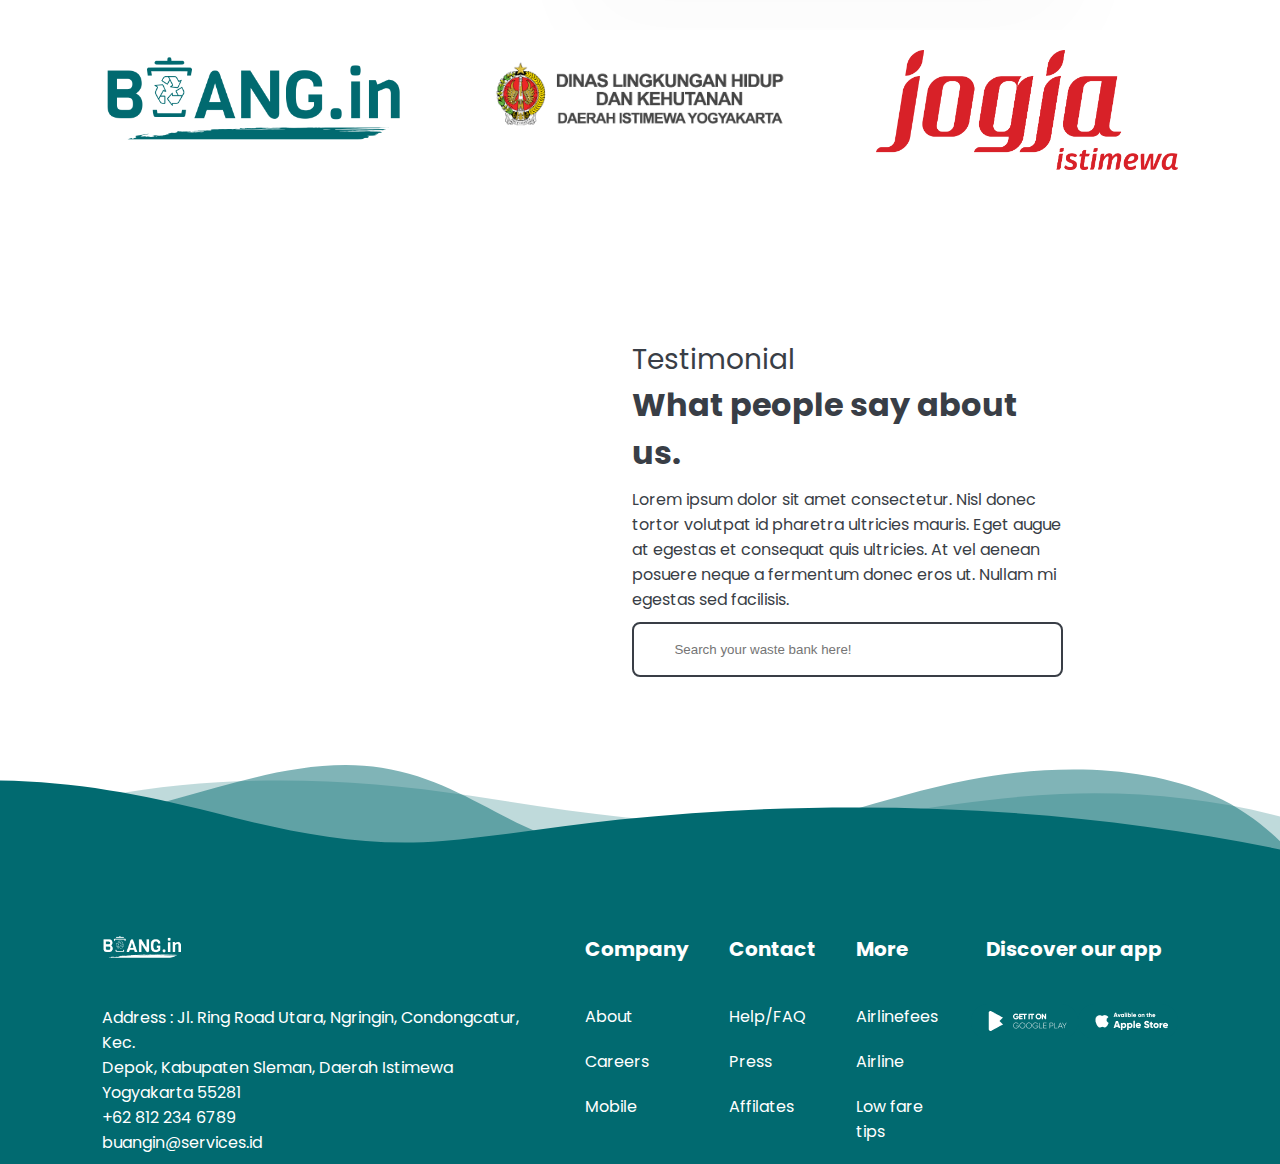
==== commit cecfe080: "finel landing page" ====
--- a/index.html
+++ b/index.html
@@ -243,14 +243,38 @@
         </div>
       </div>
     </div>
+    <div class="custom-shape-divider-bottom-1712699693">
+      <svg
+        data-name="Layer 1"
+        xmlns="http://www.w3.org/2000/svg"
+        viewBox="0 0 1200 120"
+        preserveAspectRatio="none"
+      >
+        <path
+          d="M0,0V46.29c47.79,22.2,103.59,32.17,158,28,70.36-5.37,136.33-33.31,206.8-37.5C438.64,32.43,512.34,53.67,583,72.05c69.27,18,138.3,24.88,209.4,13.08,36.15-6,69.85-17.84,104.45-29.34C989.49,25,1113-14.29,1200,52.47V0Z"
+          opacity=".25"
+          class="shape-fill"
+        ></path>
+        <path
+          d="M0,0V15.81C13,36.92,27.64,56.86,47.69,72.05,99.41,111.27,165,111,224.58,91.58c31.15-10.15,60.09-26.07,89.67-39.8,40.92-19,84.73-46,130.83-49.67,36.26-2.85,70.9,9.42,98.6,31.56,31.77,25.39,62.32,62,103.63,73,40.44,10.79,81.35-6.69,119.13-24.28s75.16-39,116.92-43.05c59.73-5.85,113.28,22.88,168.9,38.84,30.2,8.66,59,6.17,87.09-7.5,22.43-10.89,48-26.93,60.65-49.24V0Z"
+          opacity=".5"
+          class="shape-fill"
+        ></path>
+        <path
+          d="M0,0V5.63C149.93,59,314.09,71.32,475.83,42.57c43-7.64,84.23-20.12,127.61-26.46,59-8.63,112.48,12.24,165.56,35.4C827.93,77.22,886,95.24,951.2,90c86.53-7,172.46-45.71,248.8-84.81V0Z"
+          class="shape-fill"
+        ></path>
+      </svg>
+    </div>
     <footer>
       <div class="row">
         <div class="col-1">
           <img src="images/logo_master-lite.png" alt="logo" />
           <p>
-            Address : Jl. Ring Road Utara, Ngringin, Condongcatur, Kec. Depok,
-            Kabupaten Sleman, Daerah Istimewa Yogyakarta 55281 <br />
-            +62 812 234 6789 buangin@services.id
+            Address : Jl. Ring Road Utara, Ngringin, Condongcatur, Kec. <br />
+            Depok, Kabupaten Sleman, Daerah Istimewa Yogyakarta 55281 <br />
+            +62 812 234 6789 <br />
+            buangin@services.id
           </p>
         </div>
         <div class="col-2">
@@ -279,23 +303,9 @@
         </div>
         <div class="col-5">
           <h5>Discover our app</h5>
-          <div class="stors">
-            <div class="google-play">
-              <div class="googleLogo"></div>
-              <div class="content">
-                <h6>GET IT ON</h6>
-                <p>GOOGLe PLAY</p>
-              </div>
-            </div>
-            <div class="apple-store">
-              <div class="appleLogo">
-                <img src="images/appleLogo.svg" alt="apple logo" />
-              </div>
-              <div class="content">
-                <h6>GET IT ON</h6>
-                <p>GOOGLe PLAY</p>
-              </div>
-            </div>
+          <div class="store">
+            <img src="images/googleStore.png" alt="" />
+            <img src="images/appleStore.png" alt="" />
           </div>
         </div>
       </div>
--- a/assist/style.css
+++ b/assist/style.css
@@ -323,15 +323,13 @@
   }
 }
 .colab {
-  display: flex;
-  align-items: center;
-  justify-content: center;
-  height: 100px;
+  display: grid;
+  grid-template-columns: repeat(3, 1fr);
   gap: 85px;
   padding: 20px 8%;
 }
 .colab img {
-  max-height: 100%;
+  max-width: 100%;
 }
 .localisation {
   padding: 80px 8%;
@@ -367,15 +365,68 @@
 }
 
 footer {
-  padding: 20px 8% 0;
+  padding: 80px 8% 0;
   color: white;
+  position: relative;
   background: var(--primary-color);
 }
 footer .row {
-  display: grid;
-  gap: 80px;
-  grid-template-columns: 3fr 1fr 1fr 1fr 1fr;
+  display: flex;
+  gap: 40px;
 }
 footer .col-1 img {
   max-width: 80px;
 }
+footer .row h5,
+footer .col-1 img {
+  margin-bottom: 40px;
+}
+footer li {
+  margin-bottom: 20px;
+}
+footer .store {
+  display: flex;
+  align-items: center;
+  margin-left: -15px;
+}
+
+@media (max-width: 720px) {
+  footer .row,
+  footer .store,
+  .colab {
+    grid-template-columns: 1fr;
+    padding: 40px 20%;
+  }
+  .localisation .row {
+    flex-direction: column-reverse;
+    text-align: center;
+  }
+  .localisation .col-2 .section-titel {
+    text-align: center;
+    margin-bottom: 80px;
+  }
+  footer .row h5,
+  footer .col-1 img {
+    margin-bottom: 20px;
+  }
+  footer li {
+    margin-bottom: 10px;
+  }
+}
+.custom-shape-divider-bottom-1712699693 {
+  width: 100%;
+  overflow: hidden;
+  line-height: 0;
+  transform: rotate(180deg);
+}
+
+.custom-shape-divider-bottom-1712699693 svg {
+  position: relative;
+  display: block;
+  width: calc(130% + 1.3px);
+  height: 97px;
+}
+
+.custom-shape-divider-bottom-1712699693 .shape-fill {
+  fill: #016a70;
+}
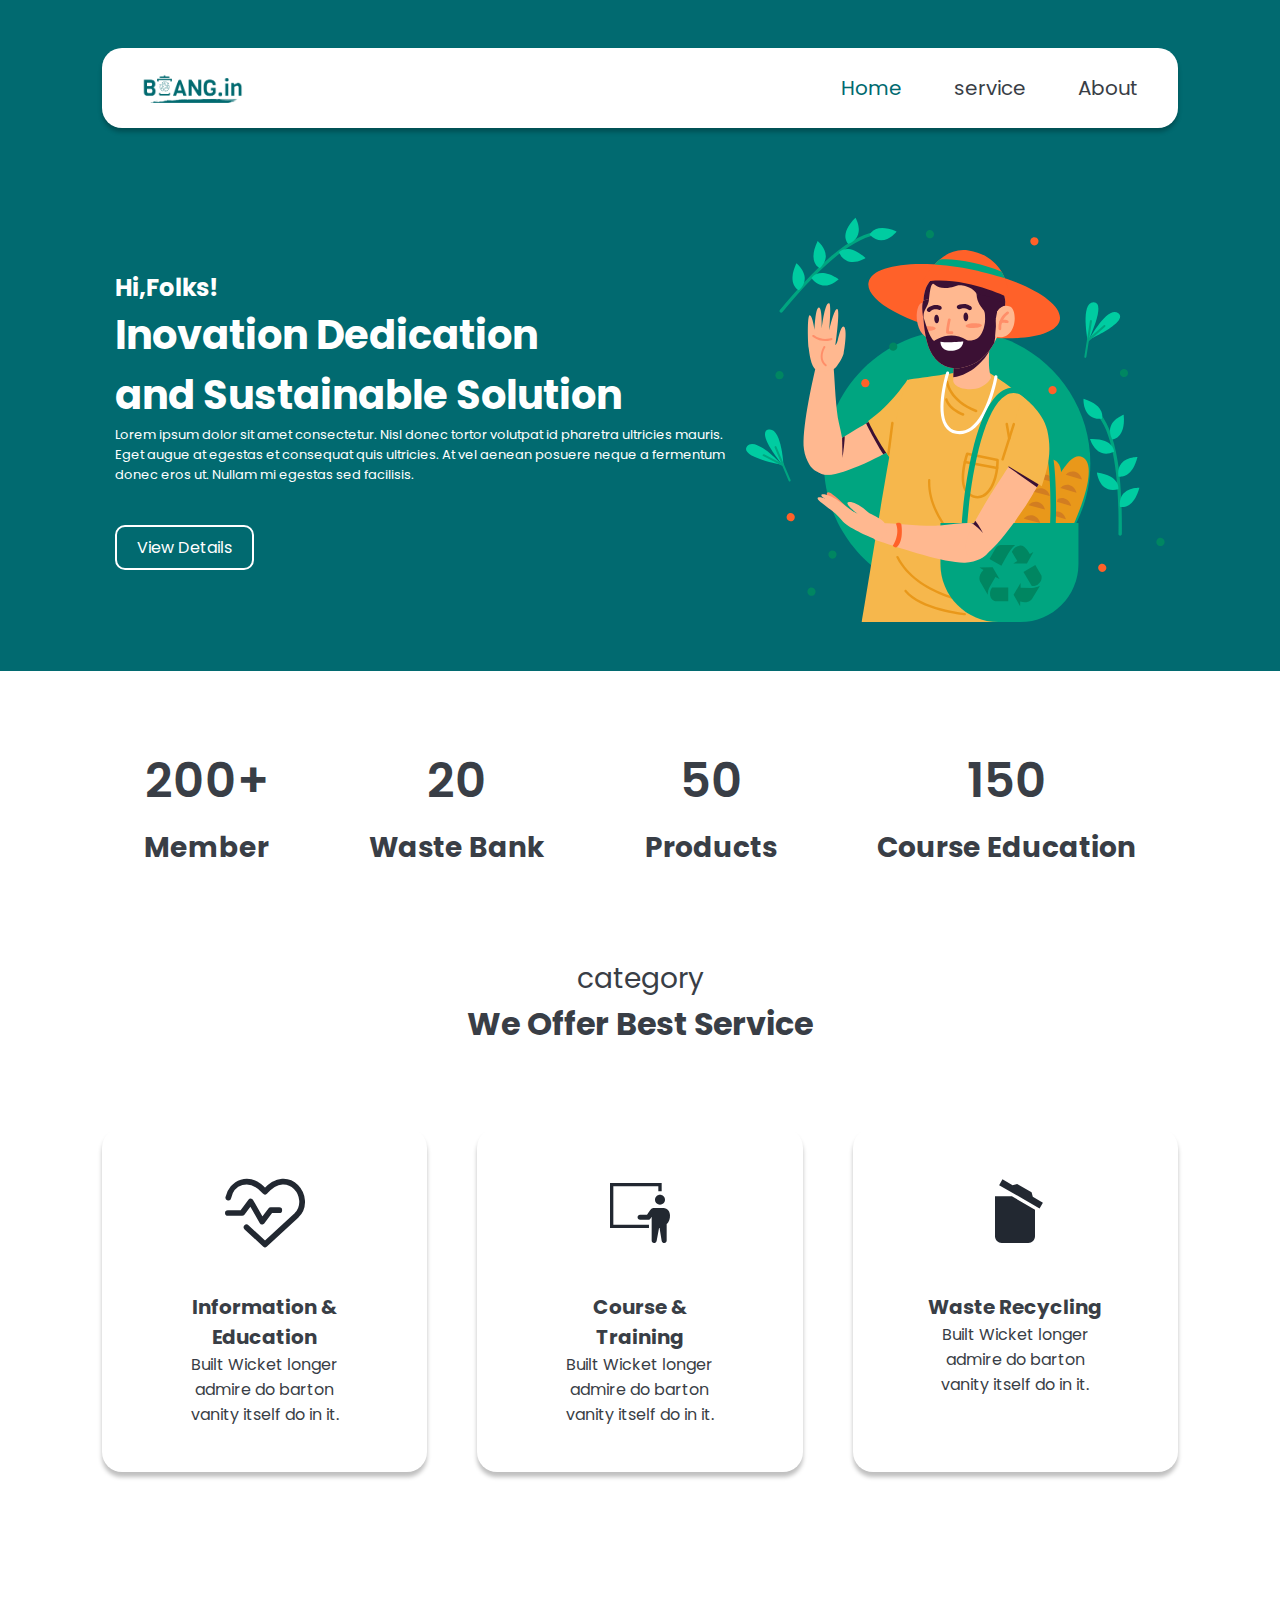
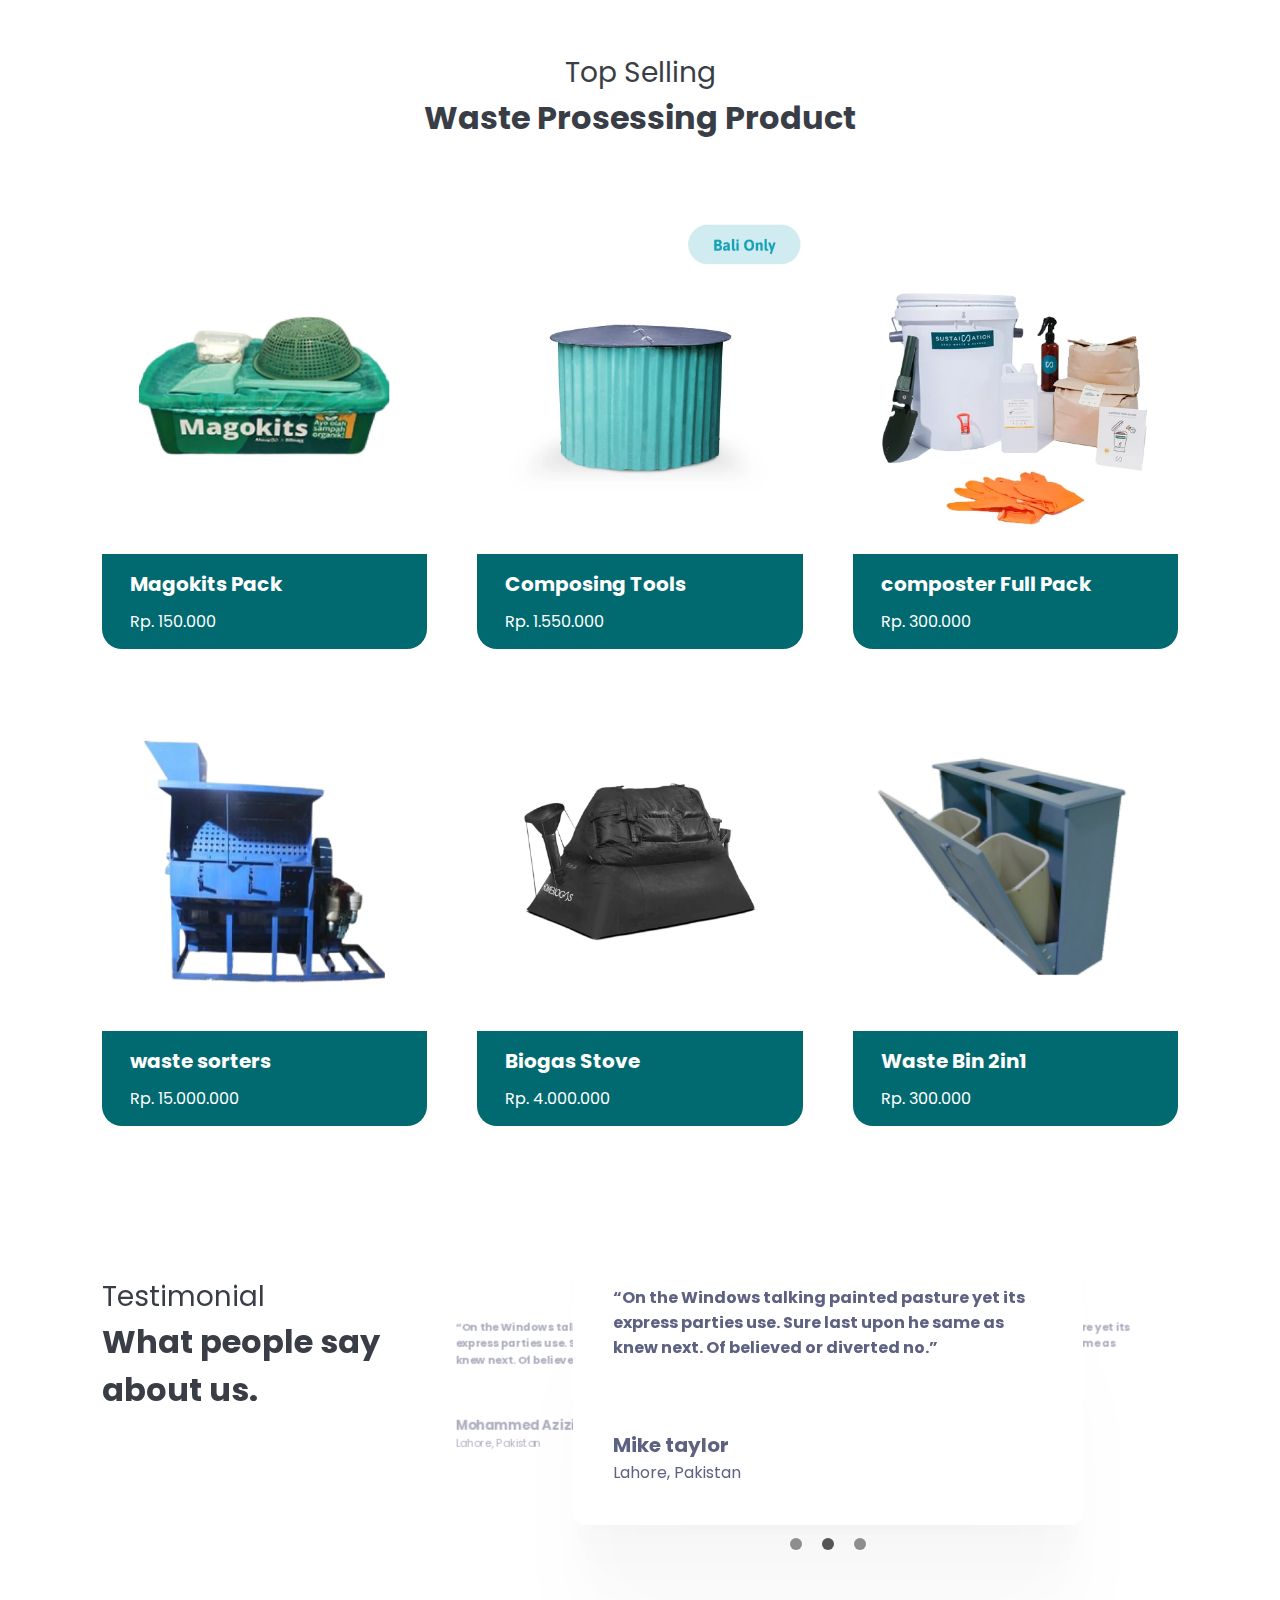
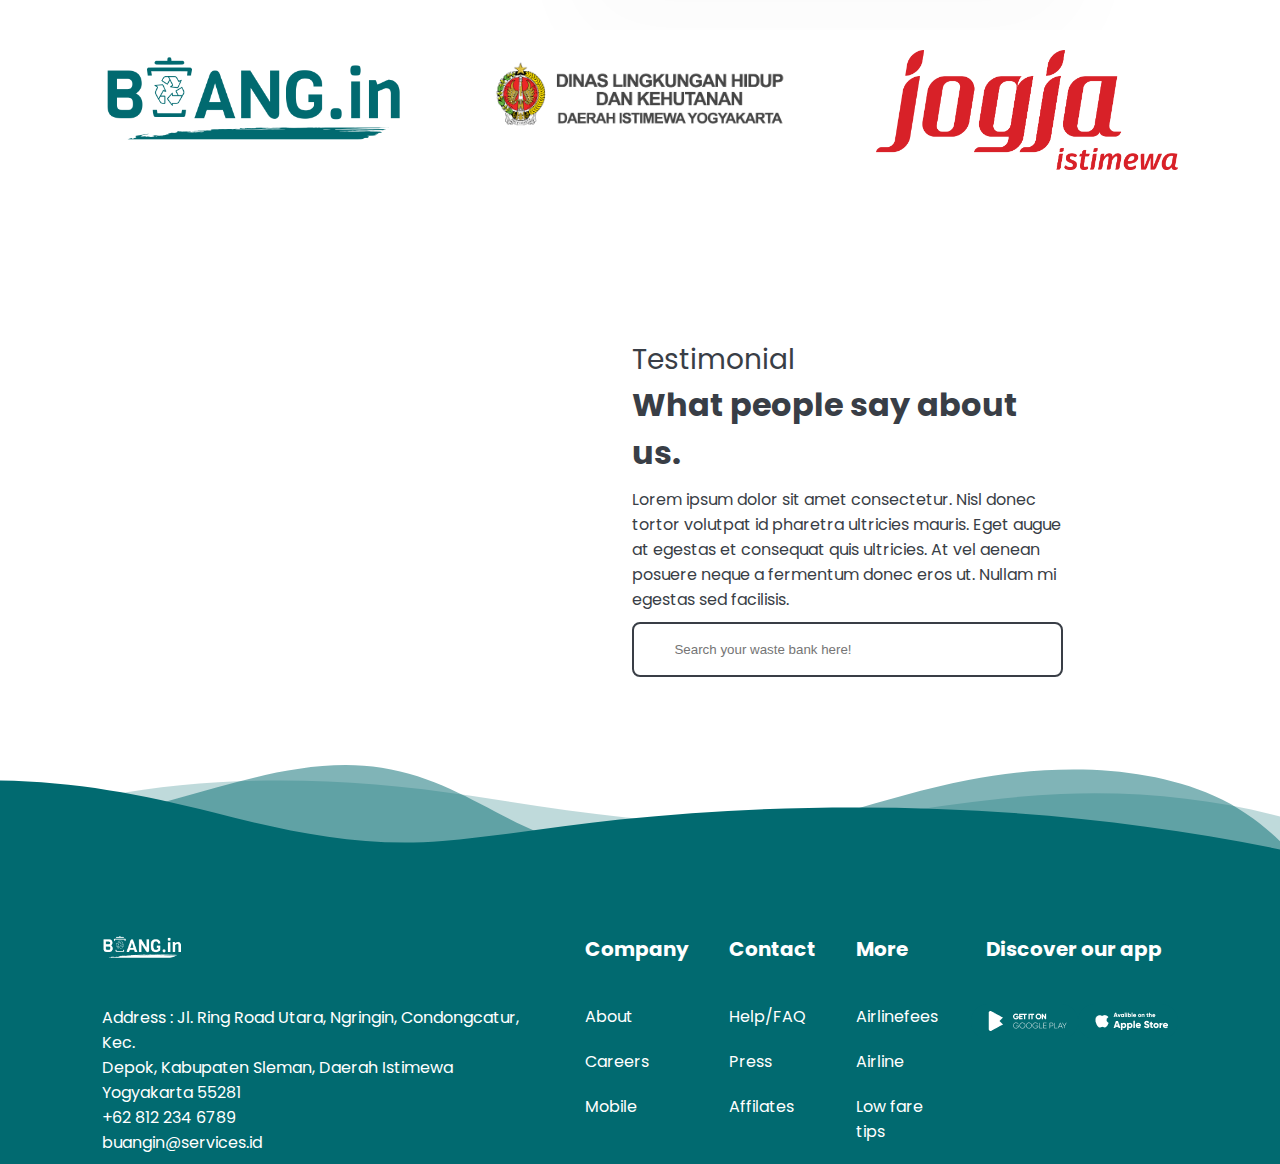
==== commit 1b271f04: "add about page" ====
--- a/index.html
+++ b/index.html
@@ -22,9 +22,9 @@
             <img src="images/logo_master.png" alt="bang.in logo" />
           </div>
           <ul>
-            <li><a href="#">Home</a></li>
+            <li class="active"><a href="#">Home</a></li>
             <li><a href="#">service</a></li>
-            <li><a href="#">About</a></li>
+            <li><a href="about.html">About</a></li>
           </ul>
         </div>
       </nav>
--- a/assist/style.css
+++ b/assist/style.css
@@ -391,11 +391,14 @@
 }
 
 @media (max-width: 720px) {
-  footer .row,
   footer .store,
   .colab {
     grid-template-columns: 1fr;
     padding: 40px 20%;
+  }
+  footer .row {
+    flex-direction: column;
+    text-align: center;
   }
   .localisation .row {
     flex-direction: column-reverse;
@@ -430,3 +433,48 @@
 .custom-shape-divider-bottom-1712699693 .shape-fill {
   fill: #016a70;
 }
+/* about page  */
+.about {
+  background-color: var(--primary-color);
+  color: #ffffdd;
+}
+
+.about .row {
+  display: grid;
+  grid-template-columns: 1fr 1.7fr;
+  gap: 40px;
+  padding: 80px 8%;
+}
+
+.about .col1 {
+  width: 100%;
+  height: 100%;
+  background-color: #fff;
+  border-radius: 10px;
+}
+.about.first .col1 {
+  background-image: url(../images/about-1.png);
+  background-size: cover;
+  background-position: center;
+  background-repeat: no-repeat;
+}
+
+.about.second .row {
+  grid-template-columns: 1.7fr 1fr;
+}
+.about.second .col1 {
+  background-image: url(../images/about-2.jpeg);
+  background-size: cover;
+  background-position: center;
+  background-repeat: no-repeat;
+}
+
+.about .col1 img {
+  max-width: 100%;
+  height: auto;
+  object-fit: cover;
+}
+
+.about .col2 p {
+  margin-top: 40px;
+}
